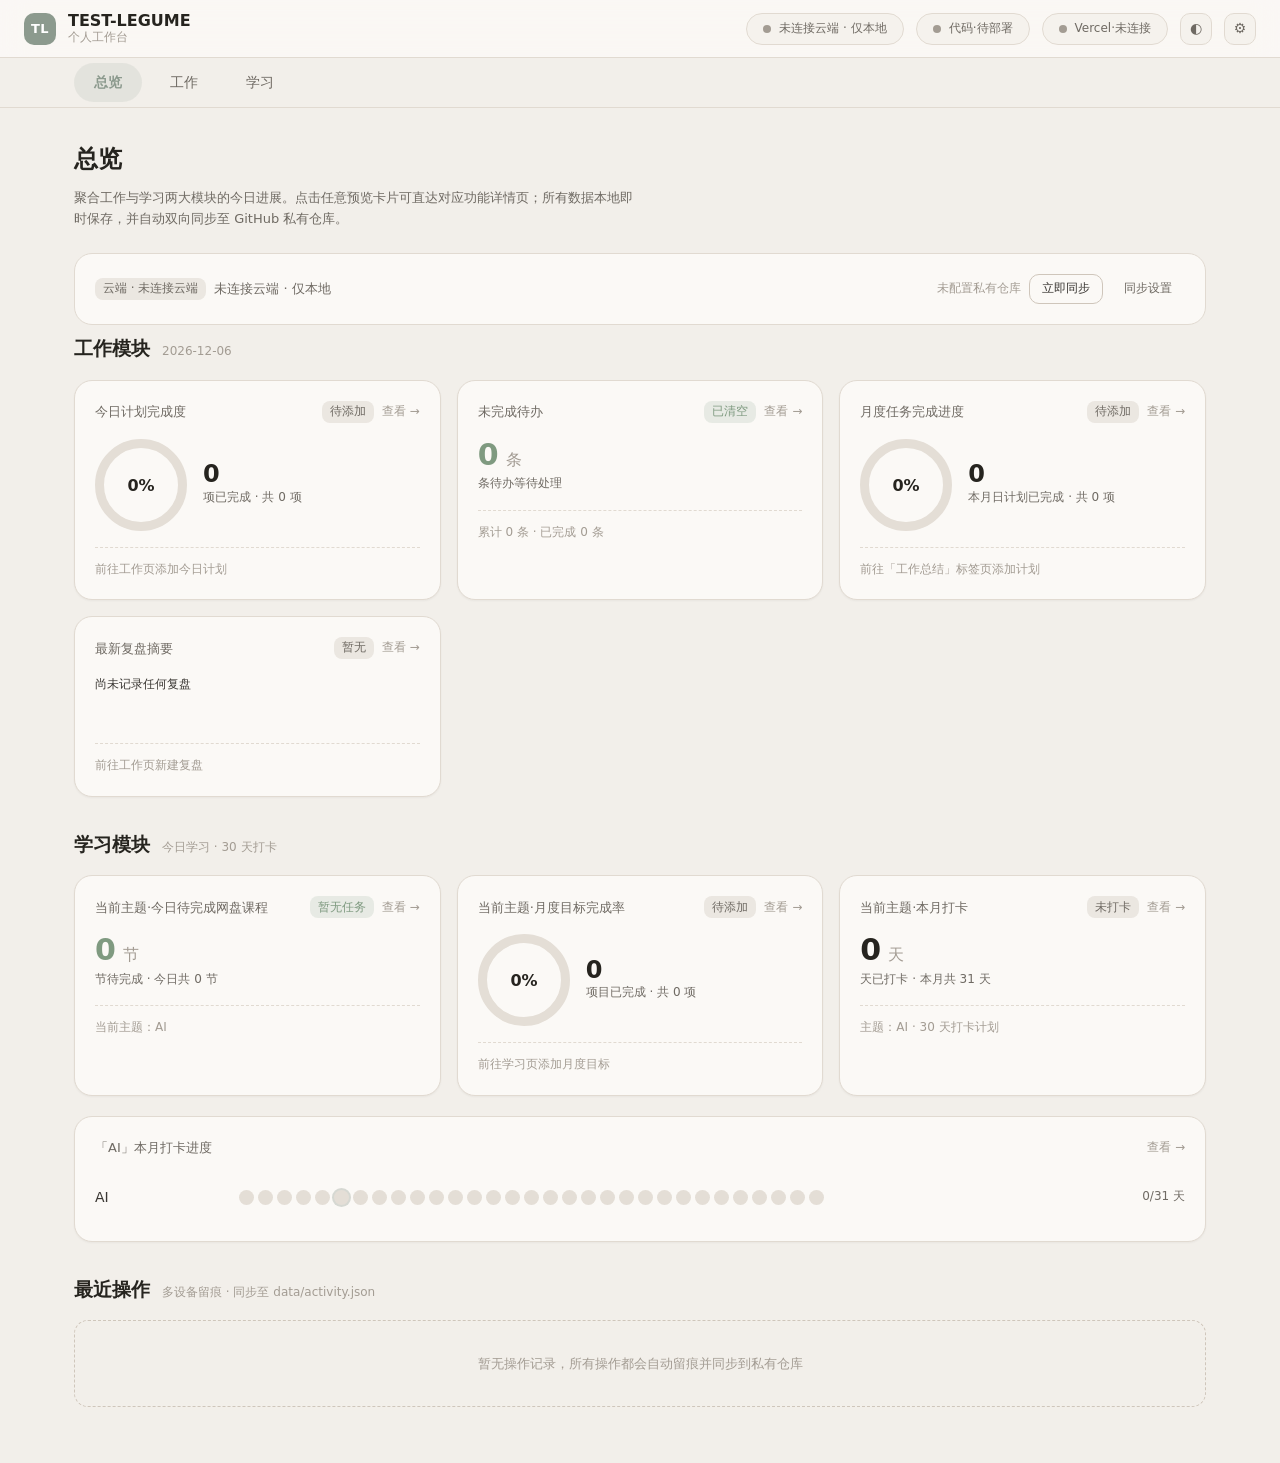
==== index.html @ 034dcb7f "feat: TEST-LEGUME 个人工作台 + 全面手机端适配 (PWA + Vercel) - 纯静态个人工作台：工作/学习双模块 + 30天打卡 + 月度日历看板 - 多端登录：GitHub " ====
<!DOCTYPE html>
<html lang="zh-CN" data-theme="light">
<head>
<meta charset="UTF-8">
<meta name="viewport" content="width=device-width, initial-scale=1, viewport-fit=cover, user-scalable=no">
<meta name="description" content="TEST-LEGUME 个人工作台 · 总览">
<meta name="theme-color" content="#8C9A8E">
<meta name="apple-mobile-web-app-capable" content="yes">
<meta name="apple-mobile-web-app-status-bar-style" content="black-translucent">
<meta name="apple-mobile-web-app-title" content="LEGUME">
<meta name="mobile-web-app-capable" content="yes">
<link rel="manifest" href="/manifest.json">
<link rel="apple-touch-icon" href="data:image/svg+xml,<svg xmlns='http://www.w3.org/2000/svg' viewBox='0 0 192 192'><rect width='192' height='192' rx='40' fill='%238C9A8E'/><text x='96' y='122' font-size='84' text-anchor='middle' fill='white' font-family='sans-serif' font-weight='bold'>TL</text></svg>">
<title>总览 · TEST-LEGUME 个人工作台</title>
<link rel="icon" href="data:image/svg+xml,<svg xmlns='http://www.w3.org/2000/svg' viewBox='0 0 32 32'><rect width='32' height='32' rx='8' fill='%238C9A8E'/><text x='16' y='22' font-size='15' text-anchor='middle' fill='white' font-family='sans-serif'>TL</text></svg>">
<link rel="stylesheet" href="./assets/css/tokens.css">
<link rel="stylesheet" href="./assets/css/app.css">
</head>
<body data-page="overview">

<main class="tl-main">
  <div class="tl-page-head">
    <h1 class="tl-page-title">总览</h1>
    <p class="tl-page-desc">聚合工作与学习两大模块的今日进展。点击任意预览卡片可直达对应功能详情页；所有数据本地即时保存，并自动双向同步至 GitHub 私有仓库。</p>
  </div>

  <!-- 云端同步状态（顶栏指示器之外的详情条） -->
  <section id="ov-sync"></section>

  <!-- 工作模块预览 -->
  <h2 class="tl-section-title">工作模块 <small id="ov-work-date"></small></h2>
  <section class="tl-grid tl-grid--3" id="ov-work"></section>

  <!-- 学习模块预览 -->
  <h2 class="tl-section-title">学习模块 <small>今日学习 · 30 天打卡</small></h2>
  <section class="tl-grid tl-grid--3" id="ov-study-metrics"></section>
  <section style="margin-top:20px" id="ov-study-topics"></section>

  <!-- 操作记录 -->
  <h2 class="tl-section-title">最近操作 <small>多设备留痕 · 同步至 data/activity.json</small></h2>
  <section id="ov-activity"></section>
</main>

<script src="./assets/js/store.js"></script>
<script src="./assets/js/github.js"></script>
<script src="./assets/js/media.js"></script>
<script src="./assets/js/sync.js"></script>
<script src="./assets/js/deploy.js"></script>
<script src="./assets/js/vercel.js"></script>
<script src="./assets/js/ui.js"></script>
<script src="./assets/js/pages/overview.js"></script>
<script src="./assets/js/app.js"></script>
</body>
</html>
---- assets/css/tokens.css ----
/* =====================================================================
   TEST-LEGUME · 全局设计令牌 (Design Tokens) —— 唯一色彩与尺寸真源
   ---------------------------------------------------------------------
   强制规范：
   1. 全站莫兰迪色系，任何页面、任何模块禁止硬编码色值，只允许引用本文件变量。
   2. 五级色彩层级（严格区分，不得混用）：
        L1 正文文字      --c-text-body      正文、标题、关键数字
        L2 辅助说明文字  --c-text-sub       说明、副标题、时间戳（--c-text-muted 为更弱一档）
        L3 主按钮        --c-primary-*      页面唯一主行动点
        L4 次按钮        --c-secondary-*    次级、可逆操作
        L5 提示色        --c-tip-*          成功 / 警告 / 危险 / 信息
   3. 所有卡片、输入框、表单、按钮、弹窗、模块容器一律使用 --r-* 圆角。
   4. 深色主题复用同名语义变量，组件层无需写任何深色分支。
   ===================================================================== */

:root {
  /* ================= 莫兰迪原色板（低饱和灰调基色，仅供语义层引用） ================= */
  --mor-sage:       #8C9A8E;   /* 鼠尾草绿 · 品牌主色 */
  --mor-sage-deep:  #74836F;   /* 主色加深 */
  --mor-sage-light: #A8B5A8;   /* 主色提亮 */
  --mor-clay:       #B9A29B;   /* 陶土粉 */
  --mor-lilac:      #A79AA5;   /* 藕荷紫 */
  --mor-mist:       #93A7B8;   /* 雾霾蓝 */
  --mor-sand:       #D0BB98;   /* 燕麦沙 */
  --mor-rose:       #C08B87;   /* 干枯玫瑰 */
  --mor-stone:      #A39C93;   /* 灰岩 */

  /* ===================== L1 · 正文文字 ===================== */
  --c-text-body:    #3A3733;   /* 正文（最高对比，承载主要信息） */
  --c-text-strong:  #26241F;   /* 标题强调 */
  --c-text-invert:  #FBF9F6;   /* 深底反白文字 */

  /* ===================== L2 · 辅助说明文字 ===================== */
  --c-text-sub:     #6F6A63;   /* 辅助说明、副标题 */
  --c-text-muted:   #A39C93;   /* 弱化：占位符、时间戳、禁用 */

  /* ===================== L3 · 主按钮 ===================== */
  --c-primary:       var(--mor-sage);
  --c-primary-hover: var(--mor-sage-deep);
  --c-primary-text:  #FFFFFF;
  --c-primary-soft:  rgba(140, 154, 142, .14);   /* 主色浅底：选中态 / 标签 */
  --c-primary-ring:  rgba(140, 154, 142, .34);   /* 焦点环 */

  /* ===================== L4 · 次按钮 ===================== */
  --c-secondary-bg:       transparent;
  --c-secondary-bg-hover: rgba(140, 154, 142, .10);
  --c-secondary-border:   #CFC6BB;
  --c-secondary-text:     var(--c-text-body);

  /* ===================== L5 · 提示色（状态语义） ===================== */
  --c-tip-success:      #7F9A80;
  --c-tip-success-soft: rgba(127, 154, 128, .16);
  --c-tip-warning:      #C79A5B;
  --c-tip-warning-soft: rgba(199, 154, 91, .18);
  --c-tip-danger:       #B87370;
  --c-tip-danger-soft:  rgba(184, 115, 112, .16);
  --c-tip-info:         var(--mor-mist);
  --c-tip-info-soft:    rgba(147, 167, 184, .18);

  /* ===================== 界面容器 ===================== */
  --c-bg:          #F2EFEA;    /* 页面底色 */
  --c-bg-soft:     #EBE7E1;    /* 次级底色 */
  --c-surface:     #FBF9F6;    /* 卡片 / 弹窗表面 */
  --c-surface-2:   #F5F2ED;    /* 卡片内嵌区块 */
  --c-border:      #E1DAD1;    /* 常规描边 */
  --c-border-strong: #CFC6BB;  /* 输入框 / 次按钮描边 */
  --c-overlay:     rgba(38, 36, 31, .42);
  --c-track:       #E4DED6;    /* 进度条 / 热力图空格底 */

  /* ===================== 圆角（全站统一，禁止裸写 px） ===================== */
  --r-xs:   8px;    /* 标签、色块 */
  --r-sm:  10px;    /* 小按钮、热力图格 */
  --r-md:  14px;    /* 输入框、按钮、列表项 */
  --r-lg:  18px;    /* 卡片、模块容器 */
  --r-xl:  24px;    /* 弹窗、大面板 */
  --r-pill: 999px;  /* 胶囊：状态角标、导航项 */

  /* ===================== 间距刻度（4 的倍数） ===================== */
  --sp-1:  4px;
  --sp-2:  8px;
  --sp-3: 12px;
  --sp-4: 16px;
  --sp-5: 20px;
  --sp-6: 24px;
  --sp-7: 32px;
  --sp-8: 40px;
  --sp-9: 56px;

  /* ===================== 字体与排版刻度 ===================== */
  --font-sans: "PingFang SC", "HarmonyOS Sans SC", "Microsoft YaHei",
               -apple-system, BlinkMacSystemFont, "Segoe UI", "Noto Sans SC",
               system-ui, sans-serif;
  --font-mono: "JetBrains Mono", "SFMono-Regular", Consolas, "Courier New", monospace;

  --fs-display: 30px;   /* 关键数字 */
  --fs-h1:      24px;
  --fs-h2:      19px;
  --fs-h3:      16px;
  --fs-body:    14px;   /* 正文基准 */
  --fs-sub:     13px;   /* 辅助说明 */
  --fs-cap:     12px;   /* 标注 */

  --lh-tight: 1.28;
  --lh-base:  1.62;

  --fw-regular: 400;
  --fw-medium:  500;
  --fw-bold:    600;

  /* ===================== 阴影 / 动效 ===================== */
  --sh-1: 0 1px 2px rgba(58, 55, 51, .05);
  --sh-2: 0 6px 18px rgba(58, 55, 51, .07);
  --sh-3: 0 18px 44px rgba(58, 55, 51, .13);
  --ease: cubic-bezier(.16, 1, .3, 1);
  --dur:  .28s;
  --dur-fast: .16s;

  /* ===================== 布局 ===================== */
  --page-max:  1180px;
  --topbar-h:  58px;
  --nav-h:     50px;
}

/* ===================== 深色主题：复用同名语义变量 ===================== */
html[data-theme="dark"] {
  --c-text-body:   #EAE5DE;
  --c-text-strong: #F7F3ED;
  --c-text-invert: #22201E;
  --c-text-sub:    #B2AAA0;
  --c-text-muted:  #857E75;

  --c-primary:       #9DB09F;
  --c-primary-hover: #B2C3B4;
  --c-primary-text:  #1F2420;
  --c-primary-soft:  rgba(157, 176, 159, .16);
  --c-primary-ring:  rgba(157, 176, 159, .38);

  --c-secondary-bg-hover: rgba(157, 176, 159, .12);
  --c-secondary-border:   #4A453F;

  --c-tip-success:      #93AE94;
  --c-tip-success-soft: rgba(147, 174, 148, .18);
  --c-tip-warning:      #D6AE74;
  --c-tip-warning-soft: rgba(214, 174, 116, .20);
  --c-tip-danger:       #CB8A87;
  --c-tip-danger-soft:  rgba(203, 138, 135, .18);
  --c-tip-info:         #A3B6C6;
  --c-tip-info-soft:    rgba(163, 182, 198, .20);

  --c-bg:            #201E1C;
  --c-bg-soft:       #262421;
  --c-surface:       #2A2825;
  --c-surface-2:     #322F2B;
  --c-border:        #3A3733;
  --c-border-strong: #4A453F;
  --c-overlay:       rgba(0, 0, 0, .58);
  --c-track:         #38352F;

  --sh-1: 0 1px 2px rgba(0, 0, 0, .30);
  --sh-2: 0 6px 18px rgba(0, 0, 0, .34);
  --sh-3: 0 18px 44px rgba(0, 0, 0, .48);
}
---- assets/css/app.css ----
/* =====================================================================
   TEST-LEGUME · 全局组件样式
   本文件只消费 tokens.css 的变量，不出现任何硬编码色值 / 圆角 / 间距。
   任何后续细分模块必须复用此处组件类，保证全站视觉与交互完全一致。
   ===================================================================== */

/* ============================== 基础重置 ============================== */
*, *::before, *::after { box-sizing: border-box; }

html { -webkit-text-size-adjust: 100%; }

body {
  margin: 0;
  padding: 0;
  background: var(--c-bg);
  color: var(--c-text-body);
  font-family: var(--font-sans);
  font-size: var(--fs-body);
  line-height: var(--lh-base);
  -webkit-font-smoothing: antialiased;
  transition: background var(--dur) var(--ease), color var(--dur) var(--ease);
}

h1, h2, h3, h4, p, figure { margin: 0; }
button, input, select, textarea { font: inherit; color: inherit; }
a { color: inherit; text-decoration: none; }
small { font-size: var(--fs-cap); }

:focus-visible {
  outline: 2px solid var(--c-primary);
  outline-offset: 2px;
  border-radius: var(--r-xs);
}

::-webkit-scrollbar { width: 10px; height: 10px; }
::-webkit-scrollbar-thumb { background: var(--c-border-strong); border-radius: var(--r-pill); border: 3px solid transparent; background-clip: content-box; }
::-webkit-scrollbar-track { background: transparent; }

@media (prefers-reduced-motion: reduce) {
  *, *::before, *::after { animation-duration: .01ms !important; transition-duration: .01ms !important; }
}

/* ============================== 顶栏（常驻） ============================== */
.tl-topbar {
  position: sticky;
  top: 0;
  z-index: 40;
  height: var(--topbar-h);
  display: flex;
  align-items: center;
  gap: var(--sp-3);
  padding: 0 var(--sp-6);
  background: color-mix(in srgb, var(--c-surface) 88%, transparent);
  backdrop-filter: saturate(180%) blur(14px);
  -webkit-backdrop-filter: saturate(180%) blur(14px);
  border-bottom: 1px solid var(--c-border);
}

.tl-brand { display: flex; align-items: center; gap: var(--sp-3); margin-right: auto; }

.tl-brand__mark {
  width: 32px; height: 32px;
  display: grid; place-items: center;
  border-radius: var(--r-sm);
  background: var(--c-primary);
  color: var(--c-primary-text);
  font-size: var(--fs-sub);
  font-weight: var(--fw-bold);
  letter-spacing: .5px;
}

.tl-brand__name { font-size: var(--fs-h3); font-weight: var(--fw-bold); color: var(--c-text-strong); line-height: 1.2; }
.tl-brand__sub  { font-size: var(--fs-cap); color: var(--c-text-muted); line-height: 1.3; }

/* ---------- 云端同步状态指示器（全页面常驻） ---------- */
.tl-sync {
  display: inline-flex;
  align-items: center;
  gap: var(--sp-2);
  height: 32px;
  padding: 0 var(--sp-4);
  border: 1px solid var(--c-border);
  border-radius: var(--r-pill);
  background: var(--c-surface-2);
  color: var(--c-text-sub);
  font-size: var(--fs-cap);
  cursor: pointer;
  white-space: nowrap;
  transition: border-color var(--dur) var(--ease), background var(--dur) var(--ease), transform var(--dur) var(--ease);
}
.tl-sync:hover { transform: translateY(-1px); border-color: var(--c-border-strong); }

.tl-sync__dot {
  width: 8px; height: 8px;
  border-radius: var(--r-pill);
  background: var(--c-text-muted);
  flex: none;
}

.tl-sync[data-state="synced"]  { color: var(--c-tip-success); background: var(--c-tip-success-soft); border-color: transparent; }
.tl-sync[data-state="synced"]  .tl-sync__dot { background: var(--c-tip-success); }
.tl-sync[data-state="syncing"] { color: var(--c-tip-info);    background: var(--c-tip-info-soft);    border-color: transparent; }
.tl-sync[data-state="syncing"] .tl-sync__dot { background: var(--c-tip-info); animation: tl-pulse 1s infinite var(--ease); }
.tl-sync[data-state="pending"] { color: var(--c-tip-warning); background: var(--c-tip-warning-soft); border-color: transparent; }
.tl-sync[data-state="pending"] .tl-sync__dot { background: var(--c-tip-warning); }
.tl-sync[data-state="error"]   { color: var(--c-tip-danger);  background: var(--c-tip-danger-soft);  border-color: transparent; }
.tl-sync[data-state="error"]   .tl-sync__dot { background: var(--c-tip-danger); }
.tl-sync[data-state="offline"] { color: var(--c-text-sub);    background: var(--c-bg-soft); }
.tl-sync[data-state="offline"] .tl-sync__dot { background: var(--c-text-muted); }

/* Vercel 部署状态色（复用同一视觉规范） */
.tl-sync[data-state="ready"]    { color: var(--c-tip-success); background: var(--c-tip-success-soft); border-color: transparent; }
.tl-sync[data-state="ready"]    .tl-sync__dot { background: var(--c-tip-success); }
.tl-sync[data-state="building"] { color: var(--c-tip-info);    background: var(--c-tip-info-soft);    border-color: transparent; }
.tl-sync[data-state="building"] .tl-sync__dot { background: var(--c-tip-info); animation: tl-pulse 1s infinite var(--ease); }
.tl-sync[data-state="checking"] { color: var(--c-tip-info);    background: var(--c-tip-info-soft);    border-color: transparent; }
.tl-sync[data-state="checking"] .tl-sync__dot { background: var(--c-tip-info); animation: tl-pulse 1s infinite var(--ease); }
.tl-sync[data-state="unlinked"] { color: var(--c-tip-warning); background: var(--c-tip-warning-soft); border-color: transparent; }
.tl-sync[data-state="unlinked"] .tl-sync__dot { background: var(--c-tip-warning); }
.tl-sync[data-state="synced"]   .tl-sync__dot,
.tl-sync[data-state="ready"]    .tl-sync__dot { box-shadow: 0 0 0 3px color-mix(in srgb, currentColor 22%, transparent); }

@keyframes tl-pulse { 0%,100% { opacity: 1; transform: scale(1); } 50% { opacity: .35; transform: scale(.7); } }

.tl-iconbtn {
  width: 32px; height: 32px;
  display: grid; place-items: center;
  border: 1px solid var(--c-border);
  border-radius: var(--r-sm);
  background: var(--c-surface-2);
  color: var(--c-text-sub);
  cursor: pointer;
  transition: transform var(--dur) var(--ease), border-color var(--dur) var(--ease), color var(--dur) var(--ease);
}
.tl-iconbtn:hover { transform: translateY(-1px); border-color: var(--c-border-strong); color: var(--c-text-body); }

/* ============================== 三大导航（常驻） ============================== */
.tl-nav {
  position: sticky;
  top: var(--topbar-h);
  z-index: 30;
  height: var(--nav-h);
  background: color-mix(in srgb, var(--c-bg) 90%, transparent);
  backdrop-filter: blur(10px);
  -webkit-backdrop-filter: blur(10px);
  border-bottom: 1px solid var(--c-border);
}

.tl-nav__inner {
  max-width: var(--page-max);
  height: 100%;
  margin: 0 auto;
  padding: 0 var(--sp-6);
  display: flex;
  align-items: center;
  gap: var(--sp-2);
}

.tl-nav__link {
  position: relative;
  padding: var(--sp-2) var(--sp-5);
  border-radius: var(--r-pill);
  color: var(--c-text-sub);
  font-size: var(--fs-body);
  font-weight: var(--fw-medium);
  transition: color var(--dur) var(--ease), background var(--dur) var(--ease);
}
.tl-nav__link:hover { color: var(--c-text-body); background: var(--c-secondary-bg-hover); }
.tl-nav__link.is-active { color: var(--c-primary); background: var(--c-primary-soft); font-weight: var(--fw-bold); }

/* ============================== 页面骨架 ============================== */
.tl-main {
  max-width: var(--page-max);
  margin: 0 auto;
  padding: var(--sp-7) var(--sp-6) var(--sp-9);
}

.tl-page-head { margin-bottom: var(--sp-6); }
.tl-page-title { font-size: var(--fs-h1); font-weight: var(--fw-bold); color: var(--c-text-strong); letter-spacing: -.2px; }
.tl-page-desc { margin-top: var(--sp-2); font-size: var(--fs-sub); color: var(--c-text-sub); max-width: 68ch; }

.tl-section-title {
  display: flex;
  align-items: baseline;
  gap: var(--sp-3);
  margin: var(--sp-7) 0 var(--sp-4);
  font-size: var(--fs-h2);
  font-weight: var(--fw-bold);
  color: var(--c-text-strong);
}
.tl-section-title:first-of-type { margin-top: var(--sp-2); }
.tl-section-title small { font-size: var(--fs-cap); font-weight: var(--fw-regular); color: var(--c-text-muted); }

.tl-grid { display: grid; gap: var(--sp-4); }
.tl-grid--2 { grid-template-columns: repeat(2, minmax(0, 1fr)); }
.tl-grid--3 { grid-template-columns: repeat(3, minmax(0, 1fr)); }
.tl-grid--4 { grid-template-columns: repeat(4, minmax(0, 1fr)); }

/* ============================== 卡片 / 模块容器 ============================== */
.tl-card {
  background: var(--c-surface);
  border: 1px solid var(--c-border);
  border-radius: var(--r-lg);
  padding: var(--sp-5);
  box-shadow: var(--sh-1);
  transition: transform var(--dur) var(--ease), box-shadow var(--dur) var(--ease), border-color var(--dur) var(--ease);
}

.tl-card--link { cursor: pointer; display: block; }
.tl-card--link:hover { transform: translateY(-3px); box-shadow: var(--sh-2); border-color: var(--c-border-strong); }
.tl-card--link:active { transform: translateY(-1px); }

.tl-card__head { display: flex; align-items: center; gap: var(--sp-2); margin-bottom: var(--sp-4); }
.tl-card__title { font-size: var(--fs-sub); font-weight: var(--fw-medium); color: var(--c-text-sub); margin-right: auto; }
.tl-card__go { font-size: var(--fs-cap); color: var(--c-text-muted); transition: transform var(--dur) var(--ease), color var(--dur) var(--ease); }
.tl-card--link:hover .tl-card__go { color: var(--c-primary); transform: translateX(3px); }

.tl-card__body { display: flex; align-items: center; gap: var(--sp-4); }
.tl-card__foot { margin-top: var(--sp-4); padding-top: var(--sp-3); border-top: 1px dashed var(--c-border); font-size: var(--fs-cap); color: var(--c-text-muted); }

.tl-panel {
  background: var(--c-surface);
  border: 1px solid var(--c-border);
  border-radius: var(--r-lg);
  padding: var(--sp-5);
}

.tl-subpanel {
  background: var(--c-surface-2);
  border: 1px solid var(--c-border);
  border-radius: var(--r-md);
  padding: var(--sp-4);
}

/* ---------- 关键指标 ---------- */
.tl-metric { display: flex; flex-direction: column; gap: var(--sp-1); }
.tl-metric__value {
  font-size: var(--fs-display);
  font-weight: var(--fw-bold);
  line-height: 1.05;
  color: var(--c-text-strong);
  font-variant-numeric: tabular-nums;
}
.tl-metric__value small { font-size: var(--fs-h3); font-weight: var(--fw-medium); color: var(--c-text-muted); margin-left: 2px; }
.tl-metric__label { font-size: var(--fs-cap); color: var(--c-text-sub); }
.tl-metric--success .tl-metric__value { color: var(--c-tip-success); }
.tl-metric--warning .tl-metric__value { color: var(--c-tip-warning); }
.tl-metric--danger  .tl-metric__value { color: var(--c-tip-danger); }
.tl-metric--info    .tl-metric__value { color: var(--c-tip-info); }

/* ---------- 进度环 ---------- */
.tl-ring { flex: none; display: block; }
.tl-ring__track { fill: none; stroke: var(--c-track); }
.tl-ring__bar {
  fill: none;
  stroke: var(--c-primary);
  stroke-linecap: round;
  transform: rotate(-90deg);
  transform-origin: 50% 50%;
  transition: stroke-dashoffset .9s var(--ease);
}
.tl-ring__label { font-size: var(--fs-h3); font-weight: var(--fw-bold); fill: var(--c-text-strong); }

/* ---------- 线性进度条 ---------- */
.tl-progress-row { display: flex; align-items: center; gap: var(--sp-3); font-size: var(--fs-cap); color: var(--c-text-sub); }
.tl-progress { flex: 1; height: 8px; border-radius: var(--r-pill); background: var(--c-track); overflow: hidden; }
.tl-progress__bar { display: block; height: 100%; width: 0; border-radius: var(--r-pill); background: var(--c-primary); transition: width .9s var(--ease); }

/* ---------- 30 天打卡热力图 ---------- */
.tl-heat { display: flex; flex-wrap: wrap; gap: 4px; }
.tl-heat__cell {
  width: 15px; height: 15px;
  border-radius: var(--r-sm);
  background: var(--c-track);
  transition: transform var(--dur-fast) var(--ease), background var(--dur) var(--ease);
}
.tl-heat__cell:hover { transform: scale(1.22); }
.tl-heat__cell.is-on { background: var(--c-primary); }
.tl-heat__cell.is-today { box-shadow: 0 0 0 2px var(--c-primary-ring); }

.tl-topic-row {
  display: flex;
  align-items: center;
  gap: var(--sp-4);
  padding: var(--sp-3) 0;
  border-bottom: 1px dashed var(--c-border);
}
.tl-topic-row:last-child { border-bottom: 0; }
.tl-topic-row__name { width: 128px; flex: none; font-weight: var(--fw-medium); color: var(--c-text-body); overflow: hidden; text-overflow: ellipsis; white-space: nowrap; }
.tl-topic-row__rate { margin-left: auto; font-size: var(--fs-cap); color: var(--c-text-sub); font-variant-numeric: tabular-nums; white-space: nowrap; }

/* ============================== 按钮（L3 主 / L4 次 / 幽灵 / 危险） ============================== */
.tl-btn {
  display: inline-flex;
  align-items: center;
  justify-content: center;
  gap: var(--sp-2);
  height: 38px;
  padding: 0 var(--sp-5);
  border: 1px solid transparent;
  border-radius: var(--r-md);
  font-size: var(--fs-body);
  font-weight: var(--fw-medium);
  cursor: pointer;
  white-space: nowrap;
  transition: transform var(--dur) var(--ease), background var(--dur) var(--ease),
              border-color var(--dur) var(--ease), color var(--dur) var(--ease), box-shadow var(--dur) var(--ease);
}
.tl-btn:hover { transform: translateY(-1px); }
.tl-btn:active { transform: translateY(0); }
.tl-btn[disabled] { opacity: .5; cursor: not-allowed; transform: none; }

.tl-btn--primary { background: var(--c-primary); color: var(--c-primary-text); box-shadow: var(--sh-1); }
.tl-btn--primary:hover { background: var(--c-primary-hover); box-shadow: var(--sh-2); }

.tl-btn--secondary { background: var(--c-secondary-bg); color: var(--c-secondary-text); border-color: var(--c-secondary-border); }
.tl-btn--secondary:hover { background: var(--c-secondary-bg-hover); border-color: var(--c-primary); color: var(--c-primary); }

.tl-btn--ghost { background: transparent; color: var(--c-text-sub); }
.tl-btn--ghost:hover { background: var(--c-secondary-bg-hover); color: var(--c-text-body); }

.tl-btn--danger { background: var(--c-tip-danger-soft); color: var(--c-tip-danger); border-color: transparent; }
.tl-btn--danger:hover { background: var(--c-tip-danger); color: var(--c-text-invert); }

.tl-btn--sm { height: 30px; padding: 0 var(--sp-3); font-size: var(--fs-cap); border-radius: var(--r-sm); }
.tl-btn--block { width: 100%; }

/* ============================== 表单 / 输入框 ============================== */
.tl-field { display: block; margin-bottom: var(--sp-4); }
.tl-field__label { display: block; margin-bottom: var(--sp-2); font-size: var(--fs-sub); font-weight: var(--fw-medium); color: var(--c-text-body); }
.tl-field__tip { margin-top: var(--sp-2); font-size: var(--fs-cap); color: var(--c-text-muted); }

.tl-input, .tl-select, .tl-textarea {
  width: 100%;
  min-height: 38px;
  padding: var(--sp-2) var(--sp-3);
  background: var(--c-surface);
  border: 1px solid var(--c-border-strong);
  border-radius: var(--r-md);
  color: var(--c-text-body);
  font-size: var(--fs-body);
  transition: border-color var(--dur) var(--ease), box-shadow var(--dur) var(--ease), background var(--dur) var(--ease);
}
.tl-input::placeholder, .tl-textarea::placeholder { color: var(--c-text-muted); }
.tl-input:focus, .tl-select:focus, .tl-textarea:focus {
  outline: none;
  border-color: var(--c-primary);
  box-shadow: 0 0 0 3px var(--c-primary-ring);
}
.tl-textarea { min-height: 96px; resize: vertical; line-height: var(--lh-base); }
.tl-select { appearance: none; padding-right: var(--sp-6); cursor: pointer;
  background-image: linear-gradient(45deg, transparent 50%, var(--c-text-muted) 50%), linear-gradient(135deg, var(--c-text-muted) 50%, transparent 50%);
  background-position: calc(100% - 16px) 16px, calc(100% - 11px) 16px;
  background-size: 5px 5px, 5px 5px;
  background-repeat: no-repeat;
}

.tl-inline-form { display: flex; flex-wrap: wrap; gap: var(--sp-2); align-items: center; }
.tl-inline-form .tl-input, .tl-inline-form .tl-select { width: auto; flex: 1; min-width: 160px; }

/* ============================== 统一任务项（全站唯一勾选交互） ============================== */
.tl-task {
  display: flex;
  align-items: center;
  gap: var(--sp-3);
  padding: var(--sp-3) var(--sp-4);
  background: var(--c-surface);
  border: 1px solid var(--c-border);
  border-radius: var(--r-md);
  margin-bottom: var(--sp-2);
  transition: border-color var(--dur) var(--ease), background var(--dur) var(--ease), opacity var(--dur) var(--ease);
}
.tl-task:hover { border-color: var(--c-border-strong); }
.tl-task:last-child { margin-bottom: 0; }

.tl-check {
  width: 19px; height: 19px;
  flex: none;
  position: relative;
  border: 1.5px solid var(--c-border-strong);
  border-radius: var(--r-xs);
  background: transparent;
  cursor: pointer;
  transition: background var(--dur) var(--ease), border-color var(--dur) var(--ease), transform var(--dur-fast) var(--ease);
}
.tl-check:hover { border-color: var(--c-primary); transform: scale(1.08); }
.tl-check::after {
  content: '';
  position: absolute;
  left: 5px; top: 1px;
  width: 5px; height: 10px;
  border: solid var(--c-primary-text);
  border-width: 0 2px 2px 0;
  transform: rotate(45deg) scale(0);
  transition: transform var(--dur) var(--ease);
}

.tl-task__body { flex: 1; min-width: 0; display: flex; flex-direction: column; }
.tl-task__text { color: var(--c-text-body); word-break: break-word; cursor: pointer; }
.tl-task__note { font-size: var(--fs-cap); color: var(--c-text-muted); margin-top: 2px; word-break: break-word; }
.tl-task__meta { font-size: var(--fs-cap); color: var(--c-text-muted); white-space: nowrap; }

.tl-task__del {
  width: 24px; height: 24px;
  flex: none;
  display: grid; place-items: center;
  border: 0;
  border-radius: var(--r-xs);
  background: transparent;
  color: var(--c-text-muted);
  font-size: var(--fs-h3);
  line-height: 1;
  cursor: pointer;
  opacity: 0;
  transition: opacity var(--dur) var(--ease), background var(--dur) var(--ease), color var(--dur) var(--ease);
}
.tl-task:hover .tl-task__del { opacity: 1; }
.tl-task__del:hover { background: var(--c-tip-danger-soft); color: var(--c-tip-danger); }

/* 编辑按钮：与删除按钮同款胶囊，悬停显形，主色高亮（全站统一） */
.tl-task__edit {
  width: 24px; height: 24px; flex: none;
  display: grid; place-items: center;
  border: 0;
  border-radius: var(--r-xs);
  background: transparent;
  color: var(--c-text-muted);
  font-size: 15px; line-height: 1;
  cursor: pointer;
  opacity: 0;
  transition: opacity var(--dur) var(--ease), background var(--dur) var(--ease), color var(--dur) var(--ease);
}
.tl-task:hover .tl-task__edit { opacity: 1; }
.tl-task__edit:hover { background: var(--c-primary-soft); color: var(--c-primary); }

/* 勾选完成态：主色填充 + 灰化 + 删除线（全站统一） */
.tl-task.is-done { background: var(--c-surface-2); }
.tl-task.is-done .tl-check { background: var(--c-primary); border-color: var(--c-primary); }
.tl-task.is-done .tl-check::after { transform: rotate(45deg) scale(1); }
.tl-task.is-done .tl-task__text { color: var(--c-text-muted); text-decoration: line-through; text-decoration-thickness: 1px; }

/* ============================== 标签 / 空态 / 键值行 ============================== */
.tl-tag {
  display: inline-flex; align-items: center;
  height: 22px; padding: 0 var(--sp-2);
  border-radius: var(--r-xs);
  background: var(--c-primary-soft);
  color: var(--c-primary);
  font-size: var(--fs-cap);
  font-weight: var(--fw-medium);
  white-space: nowrap;
}
.tl-tag--sub     { background: var(--c-bg-soft);          color: var(--c-text-sub); }
.tl-tag--success { background: var(--c-tip-success-soft); color: var(--c-tip-success); }
.tl-tag--warning { background: var(--c-tip-warning-soft); color: var(--c-tip-warning); }
.tl-tag--danger  { background: var(--c-tip-danger-soft);  color: var(--c-tip-danger); }
.tl-tag--info    { background: var(--c-tip-info-soft);    color: var(--c-tip-info); }

.tl-empty {
  padding: var(--sp-7) var(--sp-4);
  border: 1px dashed var(--c-border-strong);
  border-radius: var(--r-md);
  text-align: center;
  color: var(--c-text-muted);
  font-size: var(--fs-sub);
}

.tl-kv { display: flex; align-items: center; justify-content: space-between; gap: var(--sp-4); padding: var(--sp-2) 0; font-size: var(--fs-sub); }
.tl-kv > span { color: var(--c-text-sub); }
.tl-kv > b { color: var(--c-text-body); font-weight: var(--fw-medium); word-break: break-all; text-align: right; }

.tl-sub  { color: var(--c-text-sub); font-size: var(--fs-sub); }
.tl-muted { color: var(--c-text-muted); font-size: var(--fs-cap); }

.tl-note {
  margin-top: var(--sp-3);
  padding: var(--sp-3) var(--sp-4);
  border-radius: var(--r-md);
  background: var(--c-tip-info-soft);
  color: var(--c-text-sub);
  font-size: var(--fs-cap);
  line-height: var(--lh-base);
}

/* ============================== 标签页 ============================== */
.tl-tabs {
  display: flex;
  gap: var(--sp-1);
  padding: var(--sp-1);
  margin-bottom: var(--sp-5);
  background: var(--c-bg-soft);
  border: 1px solid var(--c-border);
  border-radius: var(--r-md);
  width: fit-content;
  max-width: 100%;
  overflow-x: auto;
}
.tl-tab {
  padding: var(--sp-2) var(--sp-5);
  border: 0;
  border-radius: var(--r-sm);
  background: transparent;
  color: var(--c-text-sub);
  font-size: var(--fs-sub);
  font-weight: var(--fw-medium);
  cursor: pointer;
  white-space: nowrap;
  transition: background var(--dur) var(--ease), color var(--dur) var(--ease);
}
.tl-tab:hover { color: var(--c-text-body); }
.tl-tab.is-active { background: var(--c-surface); color: var(--c-primary); box-shadow: var(--sh-1); }

/* 工作页顶层标签：激活态采用「下划线高亮」，与全站分段标签（药丸态）区分 */
#wk-tabs {
  width: 100%;
  max-width: 100%;
  background: transparent;
  border: 0;
  border-bottom: 1px solid var(--c-border);
  border-radius: 0;
  padding: 0 var(--sp-1);
  gap: var(--sp-5);
  margin-bottom: var(--sp-5);
  overflow-x: auto;
}
#wk-tabs .tl-tab {
  border-radius: 0;
  padding: var(--sp-3) var(--sp-1);
  color: var(--c-text-sub);
  position: relative;
  background: transparent;
}
#wk-tabs .tl-tab:hover { color: var(--c-text-body); background: transparent; }
#wk-tabs .tl-tab.is-active {
  background: transparent;
  color: var(--c-primary);
  box-shadow: none;
  font-weight: var(--fw-bold);
}
#wk-tabs .tl-tab.is-active::after {
  content: '';
  position: absolute;
  left: 0; right: 0; bottom: -1px;
  height: 2px;
  background: var(--c-primary);
  border-radius: 2px;
}

/* ============================== 弹窗 ============================== */
.tl-modal { position: fixed; inset: 0; z-index: 80; display: grid; place-items: center; padding: var(--sp-5); }
.tl-modal__mask { position: absolute; inset: 0; background: var(--c-overlay); animation: tl-fade var(--dur) var(--ease); }

.tl-modal__panel {
  position: relative;
  width: min(520px, 100%);
  max-height: 86vh;
  display: flex;
  flex-direction: column;
  background: var(--c-surface);
  border: 1px solid var(--c-border);
  border-radius: var(--r-xl);
  box-shadow: var(--sh-3);
  animation: tl-rise var(--dur) var(--ease);
  overflow: hidden;
}
.tl-modal__panel--wide { width: min(680px, 100%); }

.tl-modal__head { display: flex; align-items: center; gap: var(--sp-3); padding: var(--sp-5) var(--sp-6); border-bottom: 1px solid var(--c-border); }
.tl-modal__title { flex: 1; font-size: var(--fs-h2); font-weight: var(--fw-bold); color: var(--c-text-strong); }
.tl-modal__close { font-size: var(--fs-h2); line-height: 1; }
.tl-modal__body { padding: var(--sp-5) var(--sp-6); overflow-y: auto; }
.tl-modal__foot { display: flex; justify-content: flex-end; gap: var(--sp-2); padding: var(--sp-4) var(--sp-6); border-top: 1px solid var(--c-border); background: var(--c-surface-2); }

@keyframes tl-fade { from { opacity: 0; } to { opacity: 1; } }
@keyframes tl-rise { from { opacity: 0; transform: translateY(14px) scale(.985); } to { opacity: 1; transform: none; } }

.tl-setting-group { margin-bottom: var(--sp-6); }
.tl-setting-group:last-child { margin-bottom: 0; }
.tl-setting-group__title {
  margin-bottom: var(--sp-4);
  padding-bottom: var(--sp-2);
  border-bottom: 1px solid var(--c-border);
  font-size: var(--fs-h3);
  font-weight: var(--fw-bold);
  color: var(--c-text-strong);
}

/* ============================== 历史版本条目 ============================== */
.tl-history-item {
  display: flex;
  align-items: center;
  gap: var(--sp-4);
  padding: var(--sp-3) var(--sp-4);
  margin-bottom: var(--sp-2);
  background: var(--c-surface-2);
  border: 1px solid var(--c-border);
  border-radius: var(--r-md);
}
.tl-history-item__main { flex: 1; min-width: 0; }
.tl-history-item__msg { font-size: var(--fs-sub); color: var(--c-text-body); overflow: hidden; text-overflow: ellipsis; white-space: nowrap; }
.tl-history-item__sha { margin-top: 2px; font-family: var(--font-mono); font-size: var(--fs-cap); color: var(--c-text-muted); }

/* ============================== Toast ============================== */
.tl-toasts { position: fixed; right: var(--sp-5); bottom: var(--sp-5); z-index: 90; display: flex; flex-direction: column; gap: var(--sp-2); pointer-events: none; }
.tl-toast {
  display: flex; align-items: center; gap: var(--sp-2);
  padding: var(--sp-3) var(--sp-4);
  background: var(--c-surface);
  border: 1px solid var(--c-border);
  border-radius: var(--r-md);
  box-shadow: var(--sh-2);
  font-size: var(--fs-sub);
  color: var(--c-text-body);
  animation: tl-slide var(--dur) var(--ease);
  max-width: 340px;
}
.tl-toast__dot { width: 7px; height: 7px; border-radius: var(--r-pill); background: var(--c-tip-info); flex: none; }
.tl-toast--success .tl-toast__dot { background: var(--c-tip-success); }
.tl-toast--warn    .tl-toast__dot { background: var(--c-tip-warning); }
.tl-toast--error   .tl-toast__dot { background: var(--c-tip-danger); }
@keyframes tl-slide { from { opacity: 0; transform: translateX(18px); } to { opacity: 1; transform: none; } }

/* ============================== 操作记录 ============================== */
.tl-activity { display: flex; flex-direction: column; }
.tl-activity__item { display: flex; align-items: center; gap: var(--sp-3); padding: var(--sp-2) 0; border-bottom: 1px dashed var(--c-border); font-size: var(--fs-sub); }
.tl-activity__item:last-child { border-bottom: 0; }
.tl-activity__time { font-family: var(--font-mono); font-size: var(--fs-cap); color: var(--c-text-muted); flex: none; }
.tl-activity__text { flex: 1; color: var(--c-text-body); overflow: hidden; text-overflow: ellipsis; white-space: nowrap; }

/* ============================== 扩展位提示（后续细分模块挂载点） ============================== */
.tl-slot {
  padding: var(--sp-5);
  border: 1px dashed var(--c-border-strong);
  border-radius: var(--r-lg);
  background: var(--c-surface-2);
  color: var(--c-text-sub);
  font-size: var(--fs-sub);
}
.tl-slot__title { font-weight: var(--fw-bold); color: var(--c-text-body); margin-bottom: var(--sp-2); }

/* ============================== 响应式 ============================== */
@media (max-width: 900px) {
  .tl-grid--3, .tl-grid--4 { grid-template-columns: repeat(2, minmax(0, 1fr)); }
  .sd-plan-grid { grid-template-columns: repeat(4, minmax(0, 1fr)); }
  .sd-plan-grid > .sd-board:nth-child(-n+3) { grid-column: span 2; }
  .sd-plan-grid > .sd-board:nth-child(4),
  .sd-plan-grid > .sd-board:nth-child(5) { grid-column: span 4; }
}

@media (max-width: 640px) {
  .tl-topbar { padding: 0 var(--sp-4); gap: var(--sp-2); }
  .tl-brand__sub { display: none; }
  .tl-sync__text { max-width: 96px; overflow: hidden; text-overflow: ellipsis; }
  .tl-nav__inner { padding: 0 var(--sp-4); }
  .tl-nav__link { padding: var(--sp-2) var(--sp-4); }
  .tl-main { padding: var(--sp-5) var(--sp-4) var(--sp-8); }
  .tl-grid--2, .tl-grid--3, .tl-grid--4 { grid-template-columns: minmax(0, 1fr); }
  .sd-plan-grid { grid-template-columns: minmax(0, 1fr); }
  .sd-plan-grid > .sd-board { grid-column: span 1 !important; }
  .tl-topic-row { flex-wrap: wrap; gap: var(--sp-2); }
  .tl-topic-row__name { width: auto; }
  .tl-modal { padding: var(--sp-3); }
  .tl-toasts { left: var(--sp-4); right: var(--sp-4); }
  .tl-toast { max-width: none; }
}

/* ============================== 部署 / 登录辅助组件 ============================== */
.tl-setting-group__subtitle {
  margin: var(--sp-5) 0 var(--sp-2);
  font-size: var(--fs-cap);
  font-weight: 600;
  letter-spacing: .04em;
  color: var(--c-text-strong);
}
.tl-setting-group__subtitle::before {
  content: '';
  display: inline-block;
  width: 6px; height: 6px;
  margin-right: var(--sp-2);
  border-radius: var(--r-pill);
  background: var(--c-primary);
  vertical-align: middle;
}

/* GitHub 设备码登录框 */
.tl-login-code {
  display: flex;
  flex-direction: column;
  gap: var(--sp-3);
  padding: var(--sp-5);
  margin: var(--sp-4) 0;
  border: 1px dashed var(--c-border-strong);
  border-radius: var(--r-lg);
  background: var(--c-bg-soft);
}
.tl-login-code__link {
  font-size: var(--fs-cap);
  color: var(--c-primary);
  word-break: break-all;
}
.tl-login-code__value {
  align-self: flex-start;
  font-family: var(--font-mono);
  font-size: var(--fs-lg);
  font-weight: 700;
  letter-spacing: .18em;
  padding: var(--sp-3) var(--sp-6);
  border-radius: var(--r-md);
  background: var(--c-surface-2);
  border: 1px solid var(--c-border);
  color: var(--c-text-strong);
}

/* 部署 / Vercel 状态子面板 */
.tl-subpanel {
  padding: var(--sp-3) var(--sp-4);
  border: 1px solid var(--c-border);
  border-radius: var(--r-md);
  background: var(--c-bg-soft);
  font-size: var(--fs-cap);
  color: var(--c-text-sub);
}

/* ============================== 复盘总结模块 ============================== */
.tl-review-bar {
  display: flex;
  align-items: center;
  justify-content: space-between;
  gap: var(--sp-3);
  flex-wrap: wrap;
  margin-bottom: var(--sp-5);
}
.tl-review-bar__hint { font-size: var(--fs-cap); color: var(--c-text-sub); }

/* 复盘总结 · 头部（标题 + 类型筛选 + 新建，与示意图一致） */
.tl-review-head {
  display: flex; align-items: center; gap: var(--sp-3); flex-wrap: wrap;
  margin-bottom: var(--sp-5);
}
.tl-review-title { margin: 0; font-size: var(--fs-h3); font-weight: var(--fw-bold); color: var(--c-text-strong); line-height: 1.2; }
.tl-review-filter { flex: 1 1 auto; display: flex; justify-content: center; min-width: 0; }
.tl-review-head .tl-btn--primary { flex: 0 0 auto; }
@media (max-width: 640px) {
  .tl-review-head { gap: var(--sp-2); }
  .tl-review-title { flex: 1 1 auto; }
  .tl-review-filter { flex-basis: 100%; order: 3; justify-content: flex-start; }
}

/* 复盘总结 · 空态大卡片（与截图一致：大圆角虚线占位） */
.tl-review-empty {
  padding: var(--sp-9) var(--sp-4);
  border: 1px dashed var(--c-border-strong);
  border-radius: var(--r-xl);
  background: var(--c-surface);
  text-align: center;
  color: var(--c-text-muted);
  font-size: var(--fs-sub);
}

/* 新建复盘 · 类型选择弹窗 */
.tl-type-chooser { display: grid; grid-template-columns: repeat(3, 1fr); gap: var(--sp-3); }
@media (max-width: 560px) { .tl-type-chooser { grid-template-columns: 1fr; } }
.tl-type-card {
  display: flex;
  flex-direction: column;
  gap: var(--sp-2);
  text-align: left;
  padding: var(--sp-4);
  border: 1px solid var(--c-border);
  border-radius: var(--r-lg);
  background: var(--c-surface);
  cursor: pointer;
  transition: border-color .2s var(--ease), transform .2s var(--ease), box-shadow .2s var(--ease);
}
.tl-type-card:hover { border-color: var(--c-primary); transform: translateY(-2px); box-shadow: var(--shadow-2); }
.tl-type-card__title { font-weight: var(--fw-bold); font-size: var(--fs-body); color: var(--c-text-strong); }
.tl-type-card__hint { font-size: var(--fs-cap); color: var(--c-text-sub); }

.tl-review-card {
  padding: var(--sp-4) var(--sp-5);
  border: 1px solid var(--c-border);
  border-radius: var(--r-lg);
  background: var(--c-surface);
  transition: transform .2s var(--ease), box-shadow .2s var(--ease);
  display: flex; flex-direction: column;
}
.tl-review-card:hover { transform: translateY(-2px); box-shadow: var(--shadow-2); }
.tl-review-card__head { display: flex; align-items: center; gap: var(--sp-2); flex-wrap: wrap; }
.tl-review-card__title { font-weight: 600; color: var(--c-text-strong); }
.tl-review-card__head .tl-muted { margin-left: auto; font-size: var(--fs-cap); }
.tl-review-card__summary {
  margin: var(--sp-2) 0 var(--sp-3);
  color: var(--c-text-body);
  font-size: var(--fs-cap);
  display: -webkit-box; -webkit-line-clamp: 2; -webkit-box-orient: vertical; overflow: hidden;
}
.tl-review-card__actions { display: flex; gap: var(--sp-2); }

.tl-review-form { display: flex; flex-direction: column; gap: var(--sp-5); }
.tl-rv-block {
  padding: var(--sp-4);
  border: 1px solid var(--c-border);
  border-radius: var(--r-lg);
  background: var(--c-bg-soft);
  display: flex; flex-direction: column; gap: var(--sp-3);
}
.tl-rv-block__title {
  font-size: var(--fs-cap);
  font-weight: 600; letter-spacing: .04em;
  color: var(--c-text-strong);
  padding-bottom: var(--sp-2);
  border-bottom: 1px dashed var(--c-border);
}

/* 类型分段选择器 */
.tl-seg { display: inline-flex; gap: var(--sp-2); flex-wrap: wrap; }
.tl-seg__btn {
  padding: var(--sp-2) var(--sp-4);
  border: 1px solid var(--c-border-strong);
  border-radius: var(--r-pill);
  background: var(--c-surface);
  color: var(--c-text-sub);
  font-size: var(--fs-cap); cursor: pointer;
  transition: all .2s var(--ease);
}
.tl-seg__btn.is-active { background: var(--c-primary); border-color: var(--c-primary); color: var(--c-text-invert); }

/* 分库存 SKU 表 */
.tl-sku-rows { display: flex; flex-direction: column; gap: var(--sp-2); }
.tl-sku-row { display: grid; grid-template-columns: 2fr 1fr 1fr auto; gap: var(--sp-2); align-items: center; }
.tl-input--sm { padding: var(--sp-2) var(--sp-3); font-size: var(--fs-cap); }

/* 图片上传 + AI 结论 */
.tl-img-upload { display: flex; flex-direction: column; gap: var(--sp-3); }
.tl-img-item { display: flex; gap: var(--sp-3); padding: var(--sp-3); border: 1px solid var(--c-border); border-radius: var(--r-md); background: var(--c-surface); }
.tl-img-thumb { width: 72px; height: 72px; object-fit: cover; border-radius: var(--r-sm); border: 1px solid var(--c-border); flex: 0 0 auto; }
.tl-img-thumb--empty { display: flex; align-items: center; justify-content: center; color: var(--c-text-muted); font-size: var(--fs-cap); background: var(--c-bg-soft); }
.tl-img-item__body { flex: 1; min-width: 0; }
.tl-img-item__name { font-size: var(--fs-cap); color: var(--c-text-strong); word-break: break-all; }
.tl-img-item__head { display: flex; align-items: center; justify-content: space-between; gap: var(--sp-2); margin-bottom: var(--sp-2); }
.tl-img-full { width: 100%; max-height: 340px; object-fit: contain; border-radius: var(--r-md); border: 1px solid var(--c-border); background: var(--c-bg-soft); flex: 0 0 auto; align-self: flex-start; }
.tl-img-badge { flex: 0 0 auto; font-size: var(--fs-cap); line-height: 1; padding: 4px 10px; border-radius: 999px; color: var(--c-primary); background: color-mix(in srgb, var(--c-primary) 14%, var(--c-surface)); border: 1px solid color-mix(in srgb, var(--c-primary) 30%, transparent); }
.tl-ai-conclusion { margin-top: var(--sp-2); padding: var(--sp-3); border-radius: var(--r-md); background: var(--c-surface-2); border: 1px solid var(--c-border); }
.tl-ai-conclusion__head { font-size: var(--fs-cap); font-weight: 600; color: var(--c-primary); margin-bottom: var(--sp-1); }
.tl-ai-conclusion pre { white-space: pre-wrap; word-break: break-word; font-family: var(--font-sans); font-size: var(--fs-cap); color: var(--c-text-body); margin: 0; line-height: 1.6; }

/* 上传接口提示 / 预览 / 异常（莫兰迪 · 全圆角） */
.tl-upload-hint { font-size: var(--fs-cap); color: var(--c-text-muted); margin-left: var(--sp-2); align-self: center; }
.tl-img-preview-wrap { display: flex; justify-content: center; padding: var(--sp-2); }
.tl-img-preview { max-width: 100%; max-height: 70vh; object-fit: contain; border-radius: var(--r-md); border: 1px solid var(--c-border); background: var(--c-bg-soft); }
.tl-upload-error { display: flex; flex-direction: column; gap: var(--sp-2); margin-bottom: var(--sp-3); }
.tl-upload-error__row { font-size: var(--fs-body); color: var(--c-danger, #b3261e); padding: var(--sp-2) var(--sp-3); border-radius: var(--r-sm); background: color-mix(in srgb, #b3261e 8%, var(--c-surface)); }
.tl-upload-error__note { font-size: var(--fs-cap); color: var(--c-text-muted); margin: 0; }

/* 自动运算只读值 */
.tl-auto-value {
  padding: var(--sp-3) var(--sp-4);
  border-radius: var(--r-md);
  background: var(--c-surface-2);
  border: 1px solid var(--c-border);
  color: var(--c-text-strong);
  font-size: var(--fs-cap);
  font-family: var(--font-mono);
}

/* AI 综合分析弹窗 */
.tl-rep-section { margin-bottom: var(--sp-4); }
.tl-rep-section__title { font-weight: 600; margin-bottom: var(--sp-2); font-size: var(--fs-body); }
.tl-rep-section__title--success { color: var(--c-tip-success); }
.tl-rep-section__title--warning { color: var(--c-tip-warning); }
.tl-rep-section__title--danger { color: var(--c-tip-danger); }
.tl-rep-section__title--info { color: var(--c-tip-info); }
.tl-rep-list { margin: 0; padding-left: var(--sp-5); color: var(--c-text-body); }
.tl-rep-list li { margin-bottom: var(--sp-1); line-height: 1.6; }

/* 飞书文档全文 */
.tl-fs-doc {
  white-space: pre-wrap; word-break: break-word;
  font-family: var(--font-mono); font-size: var(--fs-cap);
  max-height: 60vh; overflow: auto;
  padding: var(--sp-4); border-radius: var(--r-md);
  background: var(--c-bg-soft); border: 1px solid var(--c-border); color: var(--c-text-body); line-height: 1.7;
}

/* AI 自动生成表格（复盘图片识图结果） */
.tl-img-concl { margin-top: var(--sp-2); display: flex; flex-direction: column; gap: var(--sp-2); }
.tl-ai-conclusion__text { white-space: pre-wrap; word-break: break-word; font-family: var(--font-sans); font-size: var(--fs-cap); color: var(--c-text-body); margin: 0; line-height: 1.6; }
.tl-ai-table-wrap {
  border: 1px solid var(--c-border); border-radius: var(--r-md);
  background: var(--c-surface-2); overflow: hidden;
}
.tl-ai-table__head {
  font-size: var(--fs-cap); font-weight: 600; color: var(--c-primary);
  padding: var(--sp-2) var(--sp-3); border-bottom: 1px solid var(--c-border);
  background: var(--c-bg-soft);
}
.tl-ai-table { width: 100%; border-collapse: collapse; font-size: var(--fs-cap); }
.tl-ai-table th, .tl-ai-table td {
  padding: var(--sp-2) var(--sp-3); text-align: left; border-bottom: 1px solid var(--c-border);
  color: var(--c-text-body); white-space: nowrap;
}
.tl-ai-table thead th { color: var(--c-text-strong); font-weight: 600; background: rgba(140,154,142,.08); }
.tl-ai-table tbody tr:last-child td { border-bottom: none; }
.tl-ai-table tbody tr:nth-child(even) { background: rgba(140,154,142,.05); }
.tl-ai-table tbody tr:hover { background: rgba(140,154,142,.12); transition: background .2s var(--ease); }

/* ============================== 月度任务总结页 ============================== */
.tl-month-filter {
  display: flex; align-items: center; justify-content: space-between;
  gap: var(--sp-3); flex-wrap: wrap;
  padding: var(--sp-3) var(--sp-4);
  border: 1px solid var(--c-border); border-radius: var(--r-lg);
  background: var(--c-surface); margin-bottom: var(--sp-5);
}
.tl-month-filter__title { font-weight: 600; color: var(--c-text-strong); font-size: var(--fs-body); }
.tl-month-filter__controls { display: flex; align-items: center; gap: var(--sp-2); flex-wrap: wrap; }

/* 30 天日历看板 */
.tl-cal {
  display: grid; grid-template-columns: repeat(6, 1fr); gap: var(--sp-3);
}
.tl-cal__day {
  position: relative; overflow: hidden;
  display: flex; flex-direction: column; align-items: center; justify-content: center;
  gap: 2px;
  aspect-ratio: 1 / 1;
  border: 1px solid var(--c-border); border-radius: var(--r-md);
  background: var(--c-bg-soft);
  cursor: pointer; color: var(--c-text-body);
  transition: transform .18s var(--ease), box-shadow .18s var(--ease), border-color .18s var(--ease);
}
.tl-cal__day:hover { transform: translateY(-3px); box-shadow: var(--shadow-2); border-color: var(--c-primary); }
.tl-cal__day__num { font-size: var(--fs-h3); font-weight: 700; line-height: 1; }
.tl-cal__day__rate { font-size: var(--fs-cap); color: var(--c-text-sub); }
.tl-cal__day__fill {
  position: absolute; left: 0; bottom: 0; height: 4px; width: 0;
  background: var(--c-text-muted); border-radius: 0 0 var(--r-md) var(--r-md);
  transition: width .3s var(--ease);
}
.tl-cal__day--todo { background: var(--c-surface-2); }
.tl-cal__day--partial { border-color: var(--c-tip-warning); }
.tl-cal__day--partial .tl-cal__day__fill { background: var(--c-tip-warning); }
.tl-cal__day--done {
  border-color: var(--c-tip-success);
  background: color-mix(in srgb, var(--c-tip-success) 12%, var(--c-surface));
}
.tl-cal__day--done .tl-cal__day__num { color: var(--c-tip-success); }
.tl-cal__day--done .tl-cal__day__fill { background: var(--c-tip-success); }
.tl-cal__day--empty { opacity: .72; }
.tl-cal__day--empty .tl-cal__day__num { color: var(--c-text-muted); }
.tl-cal__day--empty .tl-cal__day__rate { color: var(--c-text-muted); }
/* 筛选选中具体某周时，非该周日期淡出（聚焦该周） */
.tl-cal__day.is-outweek { opacity: .28; }
.tl-cal__day.is-outweek:hover { opacity: .55; }

/* 周计划视图 */
.tl-week-wrap { margin-top: var(--sp-4); }
.tl-week-wrap__title { font-size: var(--fs-cap); color: var(--c-text-sub); margin-bottom: var(--sp-3); }
.tl-week {
  display: grid; grid-template-columns: repeat(7, 1fr); gap: var(--sp-2);
}
.tl-week__day {
  display: flex; flex-direction: column; align-items: center; gap: 3px;
  padding: var(--sp-3) var(--sp-1);
  border: 1px solid var(--c-border); border-radius: var(--r-md);
  background: var(--c-bg-soft); cursor: pointer;
  position: relative; overflow: hidden;
  transition: transform .18s var(--ease), border-color .18s var(--ease);
}
.tl-week__day:hover { transform: translateY(-2px); border-color: var(--c-primary); }
.tl-week__day.is-out { opacity: .6; }
.tl-week__dow { font-size: var(--fs-cap); color: var(--c-text-sub); }
.tl-week__date { font-weight: 600; color: var(--c-text-strong); font-size: var(--fs-body); }
.tl-week__rate { font-size: var(--fs-cap); color: var(--c-text-sub); }
.tl-week__fill {
  position: absolute; left: 0; bottom: 0; height: 3px; width: 0;
  background: var(--c-primary); transition: width .3s var(--ease);
}
.tl-week-plans { margin-top: var(--sp-5); }
.tl-week-plans__head { display: flex; align-items: center; gap: var(--sp-3); margin-bottom: var(--sp-3); }
.tl-week-plans__bar { margin-bottom: var(--sp-3); max-width: 320px; }
.tl-review-list { display: grid; grid-template-columns: repeat(2, 1fr); gap: var(--sp-4); }
@media (max-width: 720px) { .tl-review-list { grid-template-columns: 1fr; } }
.tl-modal__lead { display: flex; align-items: center; gap: var(--sp-3); margin-bottom: var(--sp-4); }

.tl-section { margin-top: var(--sp-6); }

@media (max-width: 640px) {
  .tl-cal { grid-template-columns: repeat(5, 1fr); }
  .tl-month-filter { flex-direction: column; align-items: stretch; }
  .tl-week { grid-template-columns: repeat(7, 1fr); gap: 4px; }
  .tl-week__day { padding: var(--sp-2) 2px; }
}

/* ============================== 学习·学习计划子页面 ============================== */
/* 主题切换条：胶囊容器 + 精致芯片 */
.sd-plan-bar { margin-bottom: var(--sp-5); }
.sd-plan-bar__inner {
  display: inline-flex;
  flex-wrap: wrap;
  gap: var(--sp-1);
  padding: var(--sp-1);
  background: var(--c-surface);
  border: 1px solid var(--c-border);
  border-radius: var(--r-pill);
  box-shadow: var(--sh-1);
}
.sd-plan-chip {
  padding: var(--sp-2) var(--sp-4);
  border: 1px solid transparent;
  border-radius: var(--r-pill);
  background: transparent;
  color: var(--c-text-sub);
  font-size: var(--fs-sub);
  cursor: pointer;
  transition: border-color var(--dur) var(--ease), background var(--dur) var(--ease), color var(--dur) var(--ease), transform var(--dur-fast) var(--ease);
}
.sd-plan-chip:hover { color: var(--c-text-body); background: var(--c-secondary-bg-hover); }
.sd-plan-chip.is-active {
  background: var(--c-primary);
  border-color: var(--c-primary);
  color: var(--c-primary-text);
  font-weight: var(--fw-medium);
  box-shadow: var(--sh-1);
}
.sd-plan-chip--add {
  border-style: dashed;
  border-color: var(--c-border-strong);
  color: var(--c-text-muted);
  background: transparent;
}
.sd-plan-chip--add:hover { border-color: var(--c-primary); color: var(--c-primary); background: var(--c-primary-soft); }

/* 五大板块响应式网格：桌面 3+2，今日计划占 2/3，打卡占 1/3 */
.sd-plan-grid {
  display: grid;
  grid-template-columns: repeat(6, minmax(0, 1fr));
  gap: var(--sp-5);
  align-items: start;
}
.sd-plan-grid > .sd-board:nth-child(-n+3) { grid-column: span 2; }
.sd-plan-grid > .sd-board:nth-child(4) { grid-column: span 4; }   /* 今日计划 */
.sd-plan-grid > .sd-board:nth-child(5) { grid-column: span 2; }   /* 30 天打卡 */
.sd-board {
  position: relative;
  background: var(--c-surface);
  border: 1px solid var(--c-border);
  border-radius: var(--r-xl);
  padding: var(--sp-5);
  box-shadow: var(--sh-1);
  transition: transform var(--dur) var(--ease), box-shadow var(--dur) var(--ease), border-color var(--dur) var(--ease);
}
.sd-board:hover { transform: translateY(-3px); box-shadow: var(--sh-2); border-color: var(--c-border-strong); }
.sd-board__head { display: flex; align-items: center; gap: var(--sp-3); margin-bottom: var(--sp-4); }
.sd-board__accent {
  width: 10px; height: 10px;
  border-radius: var(--r-pill);
  background: var(--c-primary);
  box-shadow: 0 0 0 3px var(--c-primary-soft);
  flex: none;
}
.sd-board__titles { display: flex; align-items: baseline; gap: var(--sp-2); min-width: 0; }
.sd-board__title { font-size: var(--fs-h3); font-weight: var(--fw-bold); color: var(--c-text-strong); }
.sd-board__sub { font-size: var(--fs-cap); color: var(--c-text-muted); white-space: nowrap; }
.sd-board__tip { margin-left: auto; font-size: var(--fs-cap); color: var(--c-text-muted); text-align: right; max-width: 45%; line-height: var(--lh-tight); }
.sd-board__body { display: block; }

/* 年度模板 */
.sd-annual__area {
  min-height: 132px;
  background: var(--c-bg-soft);
  border-color: var(--c-border);
  line-height: var(--lh-base);
  transition: background var(--dur) var(--ease), border-color var(--dur) var(--ease), box-shadow var(--dur) var(--ease);
}
.sd-annual__area:focus { background: var(--c-surface); }
.sd-annual__area::placeholder { color: var(--c-text-muted); }

/* 月度目标 */
.sd-monthly__list .tl-empty { padding: var(--sp-5) var(--sp-4); }

/* 网盘课程库 */
.sd-course-form { display: flex; flex-direction: column; gap: var(--sp-2); margin-bottom: var(--sp-4); }
.sd-course-form__row { display: flex; gap: var(--sp-2); align-items: center; }
.sd-course-form__row .tl-input { flex: 1; min-width: 0; }

.sd-course {
  display: flex; align-items: center; gap: var(--sp-3);
  padding: var(--sp-3);
  margin-bottom: var(--sp-2);
  background: var(--c-surface-2);
  border: 1px solid var(--c-border);
  border-radius: var(--r-md);
  transition: transform var(--dur) var(--ease), border-color var(--dur) var(--ease), box-shadow var(--dur) var(--ease);
}
.sd-course:hover { transform: translateY(-2px); border-color: var(--c-border-strong); box-shadow: var(--sh-1); }
.sd-course__main { display: flex; flex-direction: column; gap: 2px; min-width: 0; flex: 1; }
.sd-course__title { font-weight: var(--fw-medium); color: var(--c-text-body); }
.sd-course__link {
  font-size: var(--fs-cap); color: var(--c-text-muted);
  overflow: hidden; text-overflow: ellipsis; white-space: nowrap; max-width: 280px;
}
.sd-course__link:hover { color: var(--c-primary); }
.sd-course__link--empty { font-style: italic; opacity: .7; }
.sd-course__actions { display: flex; gap: var(--sp-2); flex: none; }

/* 今日计划·从课程库分配 */
.sd-attach { margin-bottom: var(--sp-4); }
.sd-attach > .tl-sub { margin-bottom: var(--sp-3); font-size: var(--fs-cap); color: var(--c-text-muted); }
.sd-attach .tl-empty { padding: var(--sp-5) var(--sp-4); margin-top: var(--sp-2); }
.sd-attach__list { display: flex; flex-wrap: wrap; gap: var(--sp-2); margin-top: var(--sp-2); }
.sd-attach__chip {
  padding: var(--sp-2) var(--sp-3);
  border: 1px solid var(--c-border-strong);
  border-radius: var(--r-pill);
  background: var(--c-surface-2);
  color: var(--c-text-sub);
  font-size: var(--fs-sub);
  cursor: pointer;
  transition: border-color var(--dur) var(--ease), background var(--dur) var(--ease), color var(--dur) var(--ease);
}
.sd-attach__chip:hover { border-color: var(--c-primary); color: var(--c-text-body); }
.sd-attach__chip.is-on { background: var(--c-primary-soft); border-color: var(--c-primary); color: var(--c-primary); font-weight: var(--fw-medium); }

/* 今日计划·任务项（复用 .tl-check 勾选视觉） */
.sd-task {
  display: flex; align-items: center; gap: var(--sp-3);
  padding: var(--sp-3);
  margin-bottom: var(--sp-2);
  background: var(--c-surface-2);
  border: 1px solid var(--c-border);
  border-radius: var(--r-md);
  transition: background var(--dur) var(--ease), border-color var(--dur) var(--ease), box-shadow var(--dur) var(--ease), transform var(--dur) var(--ease);
}
.sd-task:hover { border-color: var(--c-border-strong); box-shadow: var(--sh-1); transform: translateY(-1px); }
.sd-task__body { flex: 1; min-width: 0; display: flex; flex-direction: column; }
.sd-task__title { color: var(--c-text-body); word-break: break-word; }
.sd-task__note { font-size: var(--fs-cap); color: var(--c-text-muted); margin-top: 2px; word-break: break-word; }
.sd-task:hover .tl-task__del { opacity: 1; }
.sd-task:hover .tl-task__edit { opacity: 1; }
.sd-task.is-done { background: var(--c-surface); opacity: .75; }
.sd-task.is-done .tl-check { background: var(--c-primary); border-color: var(--c-primary); }
.sd-task.is-done .tl-check::after { transform: rotate(45deg) scale(1); }
.sd-task.is-done .sd-task__title { text-decoration: line-through; color: var(--c-text-muted); }
.sd-task.is-done .sd-task__jump { opacity: .45; pointer-events: none; }

/* 30 天打卡 */
.sd-checkin-metric {
  display: flex;
  align-items: baseline;
  gap: var(--sp-1);
  margin-bottom: var(--sp-4);
}
.sd-checkin-metric__value { font-size: var(--fs-display); font-weight: var(--fw-bold); color: var(--c-primary); line-height: 1; }
.sd-checkin-metric__sep { font-size: var(--fs-h3); color: var(--c-text-muted); }
.sd-checkin-metric__total { font-size: var(--fs-h3); font-weight: var(--fw-medium); color: var(--c-text-sub); }
.sd-checkin-metric__label { font-size: var(--fs-cap); color: var(--c-text-muted); margin-left: var(--sp-1); }

/* 30 天打卡日历在窄卡片内更紧凑，与卡片融为一体 */
.sd-board:nth-child(5) .tl-calendar { background: transparent; border: none; padding: 0; border-radius: 0; }
.sd-board:nth-child(5) .tl-calendar__cell { min-height: 48px; padding: 4px; }
.sd-board:nth-child(5) .tl-calendar__day { font-size: var(--fs-sub); }
.sd-board:nth-child(5) .sd-checkin-mark { font-size: 10px; padding: 2px 5px; }

/* 以下旧类保留兼容 */
.sd-checkin-sum { font-size: var(--fs-sub); color: var(--c-text-sub); margin-bottom: var(--sp-3); }
.sd-checkin-grid { display: grid; grid-template-columns: repeat(7, 1fr); gap: var(--sp-2); }
.sd-checkin-cell {
  aspect-ratio: 1 / 1;
  display: grid; place-items: center;
  border: none;
  border-radius: var(--r-sm);
  background: var(--c-track);
  color: var(--c-text-muted);
  font-size: var(--fs-cap);
  font-variant-numeric: tabular-nums;
  cursor: default;
  transition: transform var(--dur-fast) var(--ease), background var(--dur) var(--ease), color var(--dur) var(--ease);
}
.sd-checkin-cell.is-today { box-shadow: 0 0 0 2px var(--c-primary-ring); }
.sd-checkin-cell.is-ready { background: var(--c-primary-soft); color: var(--c-primary); cursor: pointer; }
.sd-checkin-cell.is-ready:hover { transform: translateY(-2px); }
.sd-checkin-cell.is-on { background: var(--c-primary); color: var(--c-primary-text); cursor: pointer; }
.sd-checkin-cell.is-on:hover { transform: translateY(-2px); }

@media (max-width: 640px) {
  .sd-plan-grid { grid-template-columns: 1fr; }
  .sd-board__tip { max-width: 100%; text-align: left; }
  .sd-checkin-grid { grid-template-columns: repeat(5, 1fr); }
}

/* —— 今日热点 —— */
.tl-hotspot__link { color: var(--c-text-body); text-decoration: none; }
.tl-hotspot__link:hover { text-decoration: underline; color: var(--c-primary); }
.tl-task.is-done .tl-hotspot__link { color: var(--c-text-muted); text-decoration: line-through; }
.sd-hs-count { margin-bottom: 10px; font-size: var(--fs-cap); color: var(--c-text-sub); }
.sd-hotspot-themes { display: flex; flex-wrap: wrap; gap: 8px; margin-bottom: 14px; }

/* ============================ 通用日历（周 / 月，周一为自然周起点） ============================ */
.tl-review-view { margin: var(--sp-4) 0; }
.tl-review-dayhead { display: flex; align-items: center; gap: var(--sp-3); margin: var(--sp-5) 0 var(--sp-2); font-weight: 600; color: var(--c-text-strong); }
.tl-review-dayhead .tl-btn { margin-left: auto; }

.tl-calendar { background: var(--c-surface); border: 1px solid var(--c-border); border-radius: var(--r-lg); padding: var(--sp-3); }
.tl-calendar__nav { display: flex; align-items: center; gap: var(--sp-2); margin-bottom: var(--sp-3); }
.tl-calendar__navbtn { width: 30px; height: 30px; border-radius: 50%; border: 1px solid var(--c-border); background: var(--c-surface-2); color: var(--c-text-sub); cursor: pointer; font-size: var(--fs-sub); line-height: 1; transition: background .15s var(--ease), color .15s var(--ease); }
.tl-calendar__navbtn:hover { background: var(--c-primary-soft); color: var(--c-primary); }
.tl-calendar__label { font-weight: 600; margin: 0 var(--sp-1); min-width: 116px; text-align: center; color: var(--c-text-strong); }
.tl-calendar__today { margin-left: auto; font-size: var(--fs-cap); padding: 4px 10px; border-radius: var(--r-pill); border: 1px solid var(--c-border); background: var(--c-surface-2); color: var(--c-text-sub); cursor: pointer; transition: background .15s var(--ease), color .15s var(--ease); }
.tl-calendar__today:hover { background: var(--c-primary-soft); color: var(--c-primary); }
.tl-calendar__head { display: grid; grid-template-columns: repeat(7, 1fr); gap: 4px; margin-bottom: 4px; }
.tl-calendar__wd { text-align: center; font-size: var(--fs-cap); color: var(--c-text-muted); padding: 4px 0; }
.tl-calendar__grid { display: grid; grid-template-columns: repeat(7, 1fr); gap: 4px; }
.tl-calendar__cell { min-height: 66px; border: 1px solid var(--c-border); border-radius: var(--r-md); padding: 5px 6px; background: var(--c-bg); display: flex; flex-direction: column; gap: 4px; transition: border-color .15s var(--ease), box-shadow .15s var(--ease), background .15s var(--ease); }
.tl-calendar__cell.is-muted { background: var(--c-surface-2); opacity: .55; }
.tl-calendar__cell.is-today { border-color: var(--c-primary); box-shadow: 0 0 0 1px var(--c-primary-ring); }
.tl-calendar__cell.is-selected { background: var(--c-primary-soft); }
.tl-calendar__cell.has-review { cursor: pointer; }
.tl-calendar__cell.has-review:hover { border-color: var(--c-primary); }
.tl-calendar__cell.is-on { background: var(--c-primary); border-color: var(--c-primary); color: var(--c-primary-text); }
.tl-calendar__cell.is-on .tl-calendar__day { color: var(--c-primary-text); }
.tl-calendar__cell.is-ready { border-color: var(--c-primary); box-shadow: 0 0 0 2px var(--c-primary-ring); }
.tl-calendar__day { font-size: var(--fs-cap); font-weight: 600; color: var(--c-text-sub); }
.tl-calendar__body { display: flex; flex-wrap: wrap; gap: 3px; }
.tl-calendar__reviews { display: flex; flex-wrap: wrap; gap: 3px; }
.tl-calendar__rview { font-size: 10px; line-height: 1; padding: 2px 5px; border-radius: var(--r-pill); background: var(--c-primary-soft); color: var(--c-primary); font-weight: 600; }
.tl-calendar__rview--day { background: rgba(140,154,142,.18); color: #5e7060; }
.tl-calendar__rview--week { background: rgba(150,140,190,.20); color: #5b4f86; }
.tl-calendar__rview--month { background: rgba(196,150,96,.20); color: #8a5e1d; }

/* 学习·今日计划日历格内信息 */
.sd-cell-count { font-size: 10px; line-height: 1.3; padding: 2px 5px; border-radius: var(--r-sm); background: var(--c-surface-2); color: var(--c-text-sub); }
.tl-calendar__cell.is-all-done .sd-cell-count { background: var(--c-primary-soft); color: var(--c-primary); }
.sd-day-label { font-size: var(--fs-cap); color: var(--c-text-sub); margin: var(--sp-3) 0 var(--sp-2); font-weight: 600; }

/* 学习·打卡标记 */
.sd-checkin-mark { font-size: 11px; font-weight: 700; line-height: 1; padding: 2px 6px; border-radius: var(--r-pill); background: var(--c-primary-soft); color: var(--c-primary); }
.sd-checkin-mark--ready { background: transparent; border: 1px dashed var(--c-primary); color: var(--c-primary); }

@media (max-width: 640px) {
  .tl-calendar__cell { min-height: 52px; }
  .tl-calendar__label { min-width: 90px; }
}

/* ============================ 工作总结 · 胶囊日历 ============================ */
.mo-stats {
  margin: var(--sp-3) 0 var(--sp-4);
  font-size: var(--fs-sub);
  color: var(--c-text-sub);
}

.mo-calendar {
  background: var(--c-surface);
  border: 1px solid var(--c-border);
  border-radius: var(--r-xl);
  padding: var(--sp-5);
  margin-bottom: var(--sp-5);
}
.mo-calendar .tl-calendar {
  background: transparent;
  border: none;
  border-radius: 0;
  padding: 0;
}

/* 导航栏：左右箭头 + 年月标题 + 今天 */
.mo-calendar .tl-calendar__nav {
  display: flex;
  align-items: center;
  gap: var(--sp-3);
  margin-bottom: var(--sp-4);
}
.mo-calendar .tl-calendar__navbtn {
  width: 34px; height: 34px;
  border-radius: 50%;
  border: 1px solid var(--c-border);
  background: var(--c-surface-2);
  color: var(--c-text-sub);
  font-size: var(--fs-h3);
  line-height: 1;
  cursor: pointer;
  transition: background .15s var(--ease), color .15s var(--ease), border-color .15s var(--ease);
}
.mo-calendar .tl-calendar__navbtn:hover {
  background: var(--c-primary-soft);
  color: var(--c-primary);
  border-color: var(--c-primary);
}
.mo-calendar .tl-calendar__label {
  flex: 1;
  text-align: center;
  font-size: var(--fs-h3);
  font-weight: var(--fw-bold);
  color: var(--c-text-strong);
}
.mo-calendar .tl-calendar__today {
  padding: var(--sp-2) var(--sp-4);
  border-radius: var(--r-pill);
  border: 1px solid var(--c-border-strong);
  background: var(--c-surface-2);
  color: var(--c-text-sub);
  font-size: var(--fs-cap);
  cursor: pointer;
  transition: background .15s var(--ease), color .15s var(--ease), border-color .15s var(--ease);
}
.mo-calendar .tl-calendar__today:hover {
  background: var(--c-primary-soft);
  color: var(--c-primary);
  border-color: var(--c-primary);
}

/* 星期表头：一 ~ 日 */
.mo-calendar .tl-calendar__head {
  display: grid;
  grid-template-columns: repeat(7, 1fr);
  gap: var(--sp-3);
  margin-bottom: var(--sp-3);
}
.mo-calendar .tl-calendar__wd {
  text-align: center;
  font-size: var(--fs-sub);
  color: var(--c-text-sub);
  padding: var(--sp-2) 0;
}

/* 日期格：胶囊样式 */
.mo-calendar .tl-calendar__grid {
  display: grid;
  grid-template-columns: repeat(7, 1fr);
  gap: var(--sp-3);
}
.mo-calendar .tl-calendar__cell {
  position: relative;
  min-height: 104px;
  display: flex;
  flex-direction: column;
  align-items: center;
  justify-content: center;
  padding: var(--sp-3) 0 18px;
  border: 1px solid transparent;
  border-radius: var(--r-xl);
  background: var(--c-bg-soft);
  color: var(--c-text-body);
  cursor: pointer;
  transition: background .18s var(--ease), border-color .18s var(--ease), box-shadow .18s var(--ease);
}
.mo-calendar .tl-calendar__cell:hover {
  background: var(--c-secondary-bg-hover);
}
.mo-calendar .tl-calendar__cell.is-muted {
  background: var(--c-surface-2);
  color: var(--c-text-muted);
  opacity: .55;
}
.mo-calendar .tl-calendar__cell.is-today {
  border-color: var(--c-primary);
  box-shadow: 0 0 0 1px var(--c-primary-ring);
}
.mo-calendar .tl-calendar__cell.is-selected {
  border-color: var(--c-primary);
  box-shadow: 0 0 0 2px var(--c-primary);
}
.mo-calendar .tl-calendar__cell.mo-cell--done {
  background: color-mix(in srgb, var(--c-tip-success) 12%, var(--c-surface));
}
.mo-calendar .tl-calendar__cell.mo-cell--done .tl-calendar__day {
  color: var(--c-tip-success);
}
.mo-calendar .tl-calendar__day {
  font-size: var(--fs-h3);
  font-weight: var(--fw-bold);
  color: var(--c-text-body);
}
.mo-calendar .tl-calendar__cell.is-muted .tl-calendar__day {
  color: var(--c-text-muted);
}

/* 完成状态小点 */
.mo-cell__dot {
  position: absolute;
  bottom: 16px;
  width: 7px; height: 7px;
  border-radius: var(--r-pill);
}
.mo-cell__dot.is-todo { background: var(--c-border-strong); }
.mo-cell__dot.is-partial { background: var(--c-tip-warning); }
.mo-cell__dot.is-on { background: var(--c-tip-success); }

/* 周历：本周周计划 */
.mo-week-plans { margin-top: var(--sp-5); }
.mo-week-plans__head {
  display: flex;
  align-items: center;
  gap: var(--sp-3);
  margin-bottom: var(--sp-4);
}
.mo-week-plans__title {
  font-size: var(--fs-h3);
  font-weight: var(--fw-bold);
  color: var(--c-text-strong);
}

/* 底部规则提示栏 */
.mo-hint {
  margin-top: var(--sp-2);
  padding: var(--sp-4) var(--sp-5);
  border-radius: var(--r-lg);
  background: var(--c-surface);
  border: 1px solid var(--c-border);
  color: var(--c-text-muted);
  font-size: var(--fs-cap);
  text-align: center;
  line-height: var(--lh-base);
}

@media (max-width: 640px) {
  .mo-calendar { padding: var(--sp-4); }
  .mo-calendar .tl-calendar__cell { min-height: 78px; border-radius: var(--r-lg); }
  .mo-calendar .tl-calendar__day { font-size: var(--fs-body); }
  .mo-week-plans__title { font-size: var(--fs-body); }
}

/* =====================================================================
   手机端全面适配 (max-width: 640px)
   涵盖：布局 / 触控 / 安全区 / 弹窗 / 表单 / 卡片 / 导航
   ===================================================================== */
@media (max-width: 640px) {
  /* --- 全局字体缩放 --- */
  body { font-size: 15px; }

  /* --- 顶栏精简 --- */
  .tl-topbar {
    padding: 0 var(--sp-3);
    gap: var(--sp-1);
    height: 52px;
  }
  .tl-brand { gap: var(--sp-2); }
  .tl-brand__mark { width: 28px; height: 28px; font-size: var(--fs-cap); border-radius: var(--r-xs); }
  .tl-brand__name { font-size: var(--fs-body); }
  .tl-brand__sub { display: none; }
  .tl-sync {
    height: 28px;
    padding: 0 var(--sp-3);
    font-size: 11px;
    gap: var(--sp-1);
  }
  .tl-sync__text { max-width: 72px; overflow: hidden; text-overflow: ellipsis; }
  .tl-sync__dot { width: 6px; height: 6px; }
  .tl-iconbtn { width: 28px; height: 28px; border-radius: var(--r-xs); }

  /* --- 三大导航 --- */
  .tl-nav { top: 52px; height: 44px; }
  .tl-nav__inner { padding: 0 var(--sp-3); gap: 0; }
  .tl-nav__link {
    padding: var(--sp-2) var(--sp-3);
    font-size: var(--fs-sub);
  }

  /* --- 页面骨架 --- */
  .tl-main {
    padding: var(--sp-4) var(--sp-3) var(--sp-7);
  }
  .tl-page-head { margin-bottom: var(--sp-4); }
  .tl-page-title { font-size: var(--fs-h2); }
  .tl-page-desc { font-size: var(--fs-cap); max-width: 100%; }
  .tl-section-title {
    margin: var(--sp-5) 0 var(--sp-3);
    font-size: var(--fs-h3);
  }

  /* --- 网格全单列 --- */
  .tl-grid--2,
  .tl-grid--3,
  .tl-grid--4 { grid-template-columns: minmax(0, 1fr); }

  /* --- 卡片 --- */
  .tl-card { padding: var(--sp-4); border-radius: var(--r-md); }
  .tl-card--link:hover { transform: none; }
  .tl-card__body { flex-wrap: wrap; gap: var(--sp-3); }
  .tl-panel { padding: var(--sp-4); }

  /* --- 按钮触控友好 --- */
  .tl-btn {
    min-height: 44px;
    padding: 0 var(--sp-4);
    border-radius: var(--r-sm);
    font-size: var(--fs-body);
  }
  .tl-btn--sm { min-height: 36px; padding: 0 var(--sp-3); font-size: var(--fs-sub); }

  /* --- 表单全宽 --- */
  .tl-inline-form { flex-direction: column; align-items: stretch; }
  .tl-inline-form .tl-input,
  .tl-inline-form .tl-select { width: 100%; min-width: 0; flex: none; }
  .tl-input, .tl-select, .tl-textarea { min-height: 44px; font-size: 16px; /* 防 iOS 缩放 */ }
  .tl-textarea { min-height: 88px; }

  /* --- 弹窗全屏 --- */
  .tl-modal {
    padding: 0;
    align-items: flex-end; /* 底部抽屉风格 */
  }
  .tl-modal__panel {
    width: 100%;
    max-height: 92vh;
    border-radius: var(--r-xl) var(--r-xl) 0 0;
    border-bottom: none;
  }
  .tl-modal__head {
    padding: var(--sp-4) var(--sp-4);
  }
  .tl-modal__title { font-size: var(--fs-h3); }
  .tl-modal__body {
    padding: var(--sp-4);
    max-height: calc(92vh - 130px);
  }
  .tl-modal__foot {
    padding: var(--sp-3) var(--sp-4);
    padding-bottom: calc(var(--sp-4) + env(safe-area-inset-bottom, 0px));
    flex-wrap: wrap;
  }
  .tl-modal__foot .tl-btn { flex: 1; }

  /* --- Toast 通知 --- */
  .tl-toasts {
    left: var(--sp-3);
    right: var(--sp-3);
    bottom: calc(var(--sp-4) + env(safe-area-inset-bottom, 0px));
  }
  .tl-toast { max-width: none; padding: var(--sp-3) var(--sp-4); font-size: var(--fs-sub); }

  /* --- 历史版本面板 --- */
  .tl-history-item { flex-direction: column; align-items: flex-start; gap: var(--sp-2); }
  .tl-history-item__time { white-space: normal; }

  /* --- 任务项 --- */
  .tl-task { padding: var(--sp-3); gap: var(--sp-2); }
  .tl-check { width: 22px; height: 22px; } /* 触控放大 */
  .tl-task__body { gap: var(--sp-1); }

  /* --- 打卡热力图 --- */
  .tl-heat__cell { width: 12px; height: 12px; border-radius: 4px; }
  .tl-topic-row { flex-wrap: wrap; gap: var(--sp-2); padding: var(--sp-2) 0; }
  .tl-topic-row__name { width: auto; flex: 1; min-width: 80px; }

  /* --- 设置面板 --- */
  .tl-subpanel { padding: var(--sp-3); }
  .tl-setting-group__subtitle { margin: var(--sp-4) 0 var(--sp-2); font-size: 11px; }
  .tl-login-code { padding: var(--sp-3); gap: var(--sp-2); }
  .tl-login-code__value { font-size: var(--fs-body); padding: var(--sp-2) var(--sp-4); letter-spacing: .12em; }

  /* --- 复盘模块 --- */
  .tl-review-bar { flex-direction: column; align-items: stretch; }
  .tl-review-head { gap: var(--sp-2); }
  .tl-review-title { flex: 1 1 auto; font-size: var(--fs-body); }
  .tl-review-filter { flex-basis: 100%; order: 3; justify-content: flex-start; }
  .tl-review-list { grid-template-columns: 1fr; }
  .tl-type-chooser { grid-template-columns: 1fr; }
  .tl-type-card { padding: var(--sp-3); }
  .tl-type-card:hover { transform: none; }

  /* --- 图片管理 --- */
  .tl-img-item { flex-wrap: wrap; }
  .tl-img-item__thumb { width: 56px; height: 56px; }
  .tl-img-item__body { min-width: 120px; }

  /* --- 学习计划 --- */
  .sd-plan-grid { grid-template-columns: minmax(0, 1fr); }
  .sd-plan-grid > .sd-board { grid-column: span 1 !important; }
  .sd-board__tip { max-width: 100%; text-align: left; }
  .sd-course-form__row { flex-direction: column; }
  .sd-course__main .sd-course__name { max-width: 180px; }

  /* --- 日历 --- */
  .mo-calendar { padding: var(--sp-3); border-radius: var(--r-lg); }
  .mo-calendar .tl-calendar__cell {
    min-height: 56px;
    border-radius: var(--r-md);
    padding: var(--sp-2) 0 14px;
  }
  .mo-calendar .tl-calendar__day { font-size: var(--fs-sub); }
  .mo-calendar .tl-calendar__grid,
  .mo-calendar .tl-calendar__head { gap: var(--sp-1); }
  .mo-cell__dot { bottom: 10px; width: 5px; height: 5px; }
  .tl-calendar__label { min-width: 70px; font-size: var(--fs-sub); }
  .tl-calendar__cell { min-height: 44px; }

  /* --- 底部安全区 --- */
  .tl-main {
    padding-bottom: calc(var(--sp-7) + env(safe-area-inset-bottom, 0px));
  }

  /* --- 自定义滚动条 --- */
  ::-webkit-scrollbar { width: 4px; height: 4px; }
}

/* =====================================================================
   平板适配 (640px ~ 900px)
   ===================================================================== */
@media (min-width: 641px) and (max-width: 900px) {
  .tl-grid--3,
  .tl-grid--4 { grid-template-columns: repeat(2, minmax(0, 1fr)); }
  .sd-plan-grid { grid-template-columns: repeat(4, minmax(0, 1fr)); }
  .sd-plan-grid > .sd-board:nth-child(-n+3) { grid-column: span 2; }
  .sd-plan-grid > .sd-board:nth-child(4),
  .sd-plan-grid > .sd-board:nth-child(5) { grid-column: span 4; }
  .tl-main { padding: var(--sp-6) var(--sp-5) var(--sp-8); }
}

/* =====================================================================
   通用触控增强（全分辨率）
   ===================================================================== */
@media (pointer: coarse) {
  .tl-check { min-width: 22px; min-height: 22px; }
  .tl-btn--sm { min-height: 36px; }
  .tl-nav__link { min-height: 40px; display: flex; align-items: center; }
  /* 禁用 hover 缩放效果（触摸设备无 hover） */
  .tl-card--link:hover { transform: none; }
  .tl-btn:hover { transform: none; }
}

/* =====================================================================
   极窄屏适配 (max-width: 380px)
   ===================================================================== */
@media (max-width: 380px) {
  .tl-topbar { padding: 0 var(--sp-2); gap: 2px; }
  .tl-brand__name { font-size: var(--fs-sub); }
  .tl-sync { padding: 0 var(--sp-2); font-size: 10px; }
  .tl-sync__text { max-width: 56px; }
  .tl-nav__link { padding: var(--sp-1) var(--sp-2); font-size: var(--fs-cap); }
  .tl-main { padding: var(--sp-3) var(--sp-2) var(--sp-6); }
}
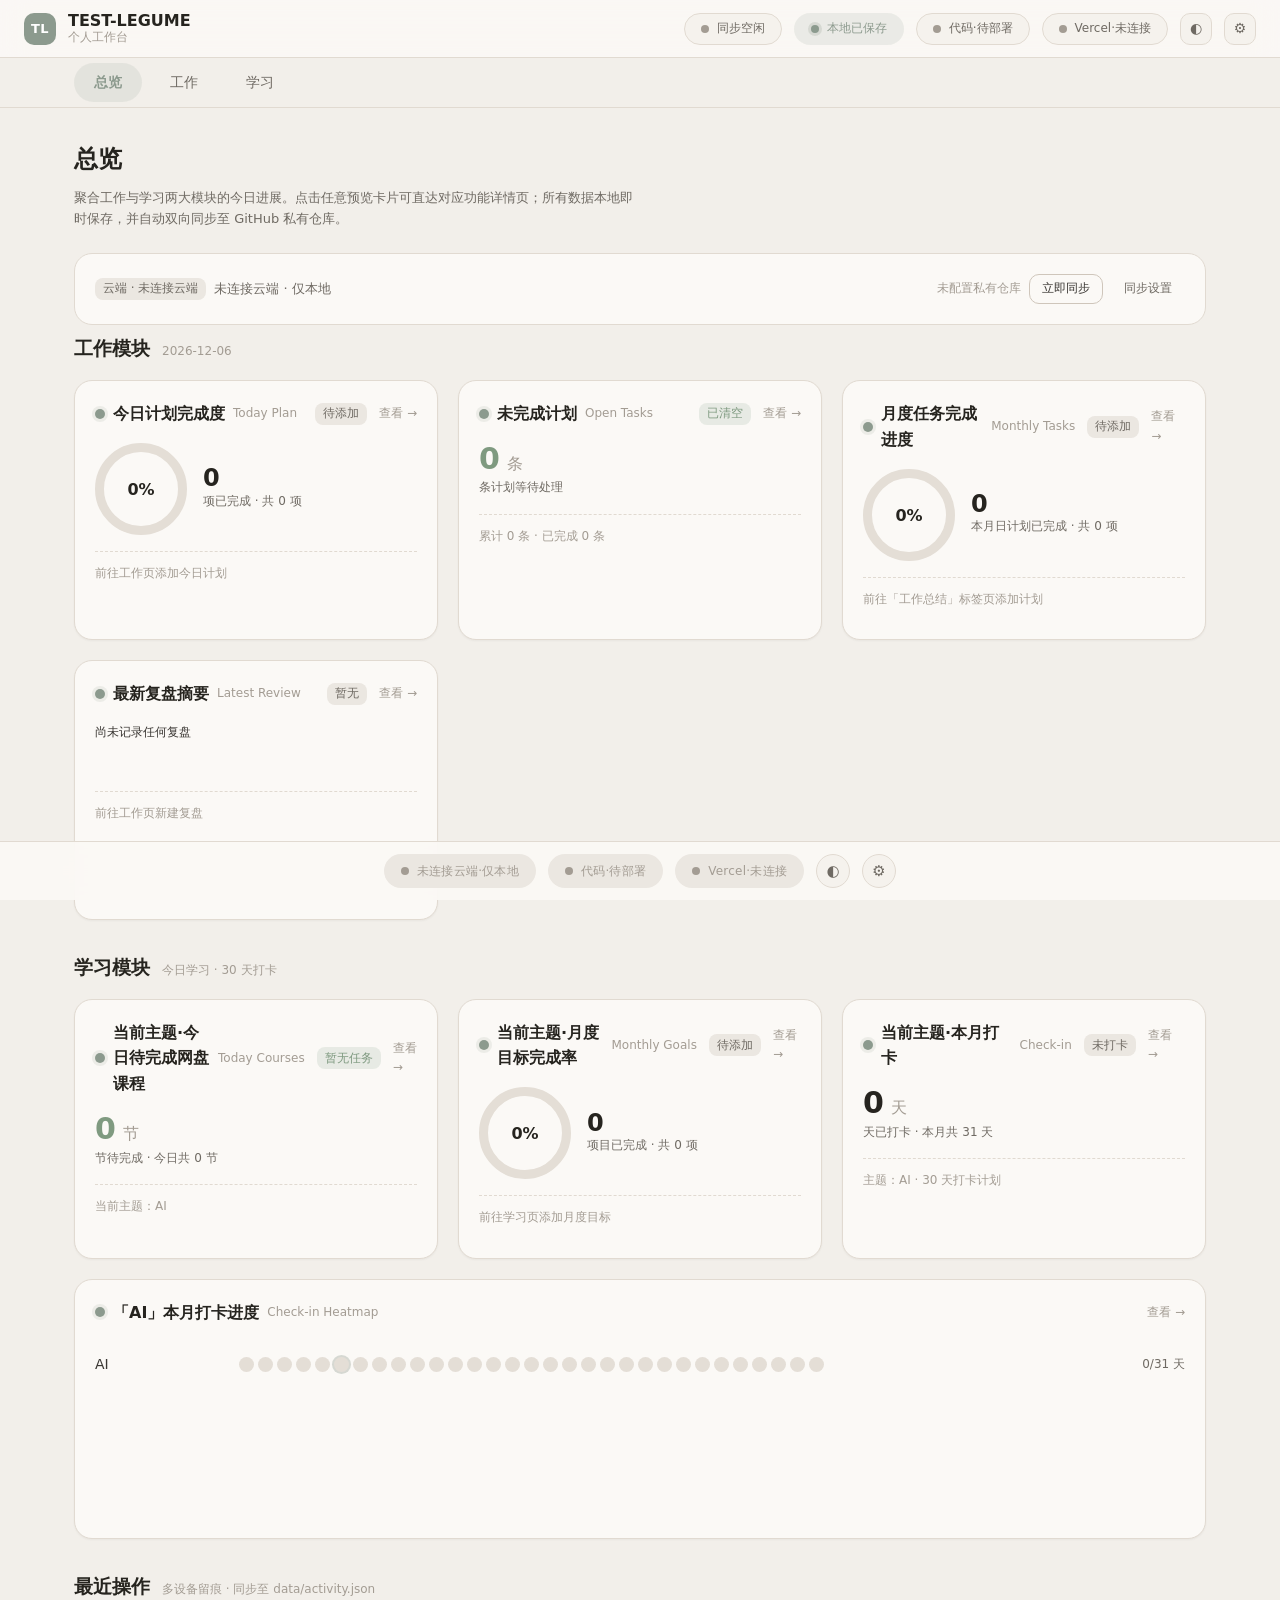
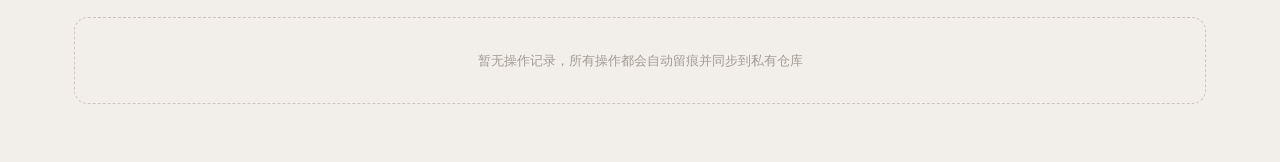
==== commit b42ec25d: "feat(mobile+sync): 移动端兼容 + IndexedDB 离线层 + 双向拉取同步 - 新增 kv.js：IndexedDB 离线主存储，自动降级 localStorage 镜像，历史" ====
--- a/index.html
+++ b/index.html
@@ -9,7 +9,7 @@
 <meta name="apple-mobile-web-app-status-bar-style" content="black-translucent">
 <meta name="apple-mobile-web-app-title" content="LEGUME">
 <meta name="mobile-web-app-capable" content="yes">
-<link rel="manifest" href="/manifest.json">
+<link rel="manifest" href="manifest.json">
 <link rel="apple-touch-icon" href="data:image/svg+xml,<svg xmlns='http://www.w3.org/2000/svg' viewBox='0 0 192 192'><rect width='192' height='192' rx='40' fill='%238C9A8E'/><text x='96' y='122' font-size='84' text-anchor='middle' fill='white' font-family='sans-serif' font-weight='bold'>TL</text></svg>">
 <title>总览 · TEST-LEGUME 个人工作台</title>
 <link rel="icon" href="data:image/svg+xml,<svg xmlns='http://www.w3.org/2000/svg' viewBox='0 0 32 32'><rect width='32' height='32' rx='8' fill='%238C9A8E'/><text x='16' y='22' font-size='15' text-anchor='middle' fill='white' font-family='sans-serif'>TL</text></svg>">
@@ -41,6 +41,7 @@
   <section id="ov-activity"></section>
 </main>
 
+<script src="./assets/js/kv.js"></script>
 <script src="./assets/js/store.js"></script>
 <script src="./assets/js/github.js"></script>
 <script src="./assets/js/media.js"></script>
--- a/assets/css/tokens.css
+++ b/assets/css/tokens.css
@@ -56,6 +56,14 @@
   --c-tip-danger-soft:  rgba(184, 115, 112, .16);
   --c-tip-info:         var(--mor-mist);
   --c-tip-info-soft:    rgba(147, 167, 184, .18);
+
+  /* ===================== L6 · 计划重要等级色（莫兰迪柔和，适配深浅主题） ===================== */
+  --c-level-high:       #B07A75;   /* 高优先级 · 重要紧急 · 深红 */
+  --c-level-high-soft:  rgba(176, 122, 117, .16);
+  --c-level-mid:        #C9A36A;   /* 中优先级 · 常规重点 · 橙黄 */
+  --c-level-mid-soft:   rgba(201, 163, 106, .16);
+  --c-level-low:        #A39C93;   /* 低优先级 · 普通事项 · 浅灰 */
+  --c-level-low-soft:   rgba(163, 156, 147, .14);
 
   /* ===================== 界面容器 ===================== */
   --c-bg:          #F2EFEA;    /* 页面底色 */
@@ -119,6 +127,7 @@
   --page-max:  1180px;
   --topbar-h:  58px;
   --nav-h:     50px;
+  --card-min-h: 260px;   /* 全站卡片基准高度（不随内容收缩，同行等高） */
 }
 
 /* ===================== 深色主题：复用同名语义变量 ===================== */
@@ -147,6 +156,13 @@
   --c-tip-info:         #A3B6C6;
   --c-tip-info-soft:    rgba(163, 182, 198, .20);
 
+  --c-level-high:       #C98E89;
+  --c-level-high-soft:  rgba(201, 142, 137, .18);
+  --c-level-mid:        #D8B27A;
+  --c-level-mid-soft:   rgba(216, 178, 122, .18);
+  --c-level-low:        #9C958C;
+  --c-level-low-soft:   rgba(156, 149, 140, .16);
+
   --c-bg:            #201E1C;
   --c-bg-soft:       #262421;
   --c-surface:       #2A2825;
--- a/assets/css/app.css
+++ b/assets/css/app.css
@@ -122,6 +122,12 @@
 
 @keyframes tl-pulse { 0%,100% { opacity: 1; transform: scale(1); } 50% { opacity: .35; transform: scale(.7); } }
 
+/* ---------- 本地自动保存指示器（莫兰迪色系，与云端指示器同源视觉） ---------- */
+.tl-local[data-state="saved"]  { color: var(--c-primary); background: var(--c-primary-soft); border-color: transparent; }
+.tl-local[data-state="saved"]  .tl-sync__dot { background: var(--c-primary); box-shadow: 0 0 0 3px color-mix(in srgb, var(--c-primary) 22%, transparent); }
+.tl-local[data-state="saving"] { color: var(--c-tip-warning); background: var(--c-tip-warning-soft); border-color: transparent; }
+.tl-local[data-state="saving"] .tl-sync__dot { background: var(--c-tip-warning); animation: tl-pulse 1s infinite var(--ease); }
+
 .tl-iconbtn {
   width: 32px; height: 32px;
   display: grid; place-items: center;
@@ -191,7 +197,7 @@
 .tl-section-title:first-of-type { margin-top: var(--sp-2); }
 .tl-section-title small { font-size: var(--fs-cap); font-weight: var(--fw-regular); color: var(--c-text-muted); }
 
-.tl-grid { display: grid; gap: var(--sp-4); }
+.tl-grid { display: grid; gap: var(--sp-5); }
 .tl-grid--2 { grid-template-columns: repeat(2, minmax(0, 1fr)); }
 .tl-grid--3 { grid-template-columns: repeat(3, minmax(0, 1fr)); }
 .tl-grid--4 { grid-template-columns: repeat(4, minmax(0, 1fr)); }
@@ -202,7 +208,9 @@
   border: 1px solid var(--c-border);
   border-radius: var(--r-lg);
   padding: var(--sp-5);
+  min-height: var(--card-min-h);
   box-shadow: var(--sh-1);
+  display: flex; flex-direction: column;
   transition: transform var(--dur) var(--ease), box-shadow var(--dur) var(--ease), border-color var(--dur) var(--ease);
 }
 
@@ -210,13 +218,22 @@
 .tl-card--link:hover { transform: translateY(-3px); box-shadow: var(--sh-2); border-color: var(--c-border-strong); }
 .tl-card--link:active { transform: translateY(-1px); }
 
-.tl-card__head { display: flex; align-items: center; gap: var(--sp-2); margin-bottom: var(--sp-4); }
-.tl-card__title { font-size: var(--fs-sub); font-weight: var(--fw-medium); color: var(--c-text-sub); margin-right: auto; }
+.tl-card__head { display: flex; align-items: center; gap: var(--sp-3); margin-bottom: var(--sp-4); }
+.tl-card__titles { display: flex; align-items: center; gap: var(--sp-2); min-width: 0; margin-right: auto; }
+.tl-card__dot {
+  width: 10px; height: 10px; flex: none;
+  border-radius: var(--r-pill);
+  background: var(--c-primary);
+  box-shadow: 0 0 0 3px var(--c-primary-soft);
+}
+.tl-card__title { font-size: var(--fs-h3); font-weight: var(--fw-bold); color: var(--c-text-strong); }
+.tl-card__sub { font-size: var(--fs-cap); color: var(--c-text-muted); white-space: nowrap; }
 .tl-card__go { font-size: var(--fs-cap); color: var(--c-text-muted); transition: transform var(--dur) var(--ease), color var(--dur) var(--ease); }
 .tl-card--link:hover .tl-card__go { color: var(--c-primary); transform: translateX(3px); }
 
-.tl-card__body { display: flex; align-items: center; gap: var(--sp-4); }
+.tl-card__body { display: flex; align-items: center; gap: var(--sp-4); flex: 1; min-height: 0; }
 .tl-card__foot { margin-top: var(--sp-4); padding-top: var(--sp-3); border-top: 1px dashed var(--c-border); font-size: var(--fs-cap); color: var(--c-text-muted); }
+.tl-card > .tl-empty { flex: 1; display: flex; align-items: center; justify-content: center; }
 
 .tl-panel {
   background: var(--c-surface);
@@ -433,11 +450,29 @@
 .tl-task:hover .tl-task__edit { opacity: 1; }
 .tl-task__edit:hover { background: var(--c-primary-soft); color: var(--c-primary); }
 
+/* 重要程度底色（高=深红 / 中=橙黄 / 低=浅灰，均取莫兰迪柔和淡色，暗色主题由同名变量自动适配） */
+.tl-task--level-high { background: var(--c-level-high-soft); border-color: color-mix(in srgb, var(--c-level-high) 34%, transparent); }
+.tl-task--level-mid  { background: var(--c-level-mid-soft);  border-color: color-mix(in srgb, var(--c-level-mid) 34%, transparent); }
+.tl-task--level-low  { background: var(--c-level-low-soft);  border-color: color-mix(in srgb, var(--c-level-low) 30%, transparent); }
+.tl-task--level-high:hover { border-color: var(--c-level-high); }
+.tl-task--level-mid:hover  { border-color: var(--c-level-mid); }
+.tl-task--level-low:hover  { border-color: var(--c-level-low); }
+/* 等级文案（meta 位）跟随等级主色 */
+.tl-task--level-high .tl-task__meta { color: var(--c-level-high); font-weight: var(--fw-medium); }
+.tl-task--level-mid  .tl-task__meta { color: var(--c-level-mid);  font-weight: var(--fw-medium); }
+.tl-task--level-low  .tl-task__meta { color: var(--c-level-low); }
+
 /* 勾选完成态：主色填充 + 灰化 + 删除线（全站统一） */
 .tl-task.is-done { background: var(--c-surface-2); }
 .tl-task.is-done .tl-check { background: var(--c-primary); border-color: var(--c-primary); }
 .tl-task.is-done .tl-check::after { transform: rotate(45deg) scale(1); }
 .tl-task.is-done .tl-task__text { color: var(--c-text-muted); text-decoration: line-through; text-decoration-thickness: 1px; }
+/* 完成后统一淡化：等级底色让位于灰底，删除线 + 文字淡化保持全站一致 */
+.tl-task.is-done.tl-task--level-high,
+.tl-task.is-done.tl-task--level-mid,
+.tl-task.is-done.tl-task--level-low { background: var(--c-surface-2); border-color: var(--c-border); opacity: .72; }
+.tl-task.is-done .tl-task__meta { color: var(--c-text-muted) !important; font-weight: var(--fw-regular); text-decoration: line-through; }
+.tl-task.is-done .tl-task__note { color: var(--c-text-muted); text-decoration: line-through; }
 
 /* ============================== 标签 / 空态 / 键值行 ============================== */
 .tl-tag {
@@ -641,10 +676,8 @@
 /* ============================== 响应式 ============================== */
 @media (max-width: 900px) {
   .tl-grid--3, .tl-grid--4 { grid-template-columns: repeat(2, minmax(0, 1fr)); }
-  .sd-plan-grid { grid-template-columns: repeat(4, minmax(0, 1fr)); }
-  .sd-plan-grid > .sd-board:nth-child(-n+3) { grid-column: span 2; }
-  .sd-plan-grid > .sd-board:nth-child(4),
-  .sd-plan-grid > .sd-board:nth-child(5) { grid-column: span 4; }
+  .sd-plan-grid { grid-template-columns: repeat(2, minmax(0, 1fr)); }
+  .sd-plan-grid > .sd-board { grid-column: auto; }
 }
 
 @media (max-width: 640px) {
@@ -656,7 +689,7 @@
   .tl-main { padding: var(--sp-5) var(--sp-4) var(--sp-8); }
   .tl-grid--2, .tl-grid--3, .tl-grid--4 { grid-template-columns: minmax(0, 1fr); }
   .sd-plan-grid { grid-template-columns: minmax(0, 1fr); }
-  .sd-plan-grid > .sd-board { grid-column: span 1 !important; }
+  .sd-plan-grid > .sd-board { grid-column: auto; }
   .tl-topic-row { flex-wrap: wrap; gap: var(--sp-2); }
   .tl-topic-row__name { width: auto; }
   .tl-modal { padding: var(--sp-3); }
@@ -738,6 +771,16 @@
   margin-bottom: var(--sp-5);
 }
 .tl-review-title { margin: 0; font-size: var(--fs-h3); font-weight: var(--fw-bold); color: var(--c-text-strong); line-height: 1.2; }
+.tl-review-title::before {
+  content: '';
+  display: inline-block;
+  width: 10px; height: 10px;
+  margin-right: var(--sp-2);
+  border-radius: var(--r-pill);
+  background: var(--c-primary);
+  box-shadow: 0 0 0 3px var(--c-primary-soft);
+  vertical-align: middle;
+}
 .tl-review-filter { flex: 1 1 auto; display: flex; justify-content: center; min-width: 0; }
 .tl-review-head .tl-btn--primary { flex: 0 0 auto; }
 @media (max-width: 640px) {
@@ -781,10 +824,12 @@
   border: 1px solid var(--c-border);
   border-radius: var(--r-lg);
   background: var(--c-surface);
+  box-shadow: var(--sh-1);
+  min-height: var(--card-min-h);
   transition: transform .2s var(--ease), box-shadow .2s var(--ease);
   display: flex; flex-direction: column;
 }
-.tl-review-card:hover { transform: translateY(-2px); box-shadow: var(--shadow-2); }
+.tl-review-card:hover { transform: translateY(-2px); box-shadow: var(--sh-2); }
 .tl-review-card__head { display: flex; align-items: center; gap: var(--sp-2); flex-wrap: wrap; }
 .tl-review-card__title { font-weight: 600; color: var(--c-text-strong); }
 .tl-review-card__head .tl-muted { margin-left: auto; font-size: var(--fs-cap); }
@@ -1031,22 +1076,23 @@
 }
 .sd-plan-chip--add:hover { border-color: var(--c-primary); color: var(--c-primary); background: var(--c-primary-soft); }
 
-/* 五大板块响应式网格：桌面 3+2，今日计划占 2/3，打卡占 1/3 */
+/* 五大板块响应式网格：桌面第一行 3 等宽 + 第二行 2 均分（等高） */
 .sd-plan-grid {
   display: grid;
   grid-template-columns: repeat(6, minmax(0, 1fr));
   gap: var(--sp-5);
-  align-items: start;
-}
-.sd-plan-grid > .sd-board:nth-child(-n+3) { grid-column: span 2; }
-.sd-plan-grid > .sd-board:nth-child(4) { grid-column: span 4; }   /* 今日计划 */
-.sd-plan-grid > .sd-board:nth-child(5) { grid-column: span 2; }   /* 30 天打卡 */
+  align-items: stretch;
+}
+.sd-plan-grid > .sd-board:nth-child(-n+3) { grid-column: span 2; }   /* 第一行：年度模板 / 月度目标 / 网盘课程库 */
+.sd-plan-grid > .sd-board:nth-child(n+4) { grid-column: span 3; }    /* 第二行：今日计划 / 30 天打卡 */
 .sd-board {
   position: relative;
+  display: flex; flex-direction: column;
   background: var(--c-surface);
   border: 1px solid var(--c-border);
-  border-radius: var(--r-xl);
+  border-radius: var(--r-lg);
   padding: var(--sp-5);
+  min-height: var(--card-min-h);
   box-shadow: var(--sh-1);
   transition: transform var(--dur) var(--ease), box-shadow var(--dur) var(--ease), border-color var(--dur) var(--ease);
 }
@@ -1059,15 +1105,17 @@
   box-shadow: 0 0 0 3px var(--c-primary-soft);
   flex: none;
 }
-.sd-board__titles { display: flex; align-items: baseline; gap: var(--sp-2); min-width: 0; }
+.sd-board__titles { display: flex; align-items: center; gap: var(--sp-2); min-width: 0; }
 .sd-board__title { font-size: var(--fs-h3); font-weight: var(--fw-bold); color: var(--c-text-strong); }
 .sd-board__sub { font-size: var(--fs-cap); color: var(--c-text-muted); white-space: nowrap; }
 .sd-board__tip { margin-left: auto; font-size: var(--fs-cap); color: var(--c-text-muted); text-align: right; max-width: 45%; line-height: var(--lh-tight); }
-.sd-board__body { display: block; }
+.sd-board__body { display: flex; flex-direction: column; flex: 1; min-height: 0; gap: var(--sp-4); justify-content: center; }
 
 /* 年度模板 */
 .sd-annual__area {
   min-height: 132px;
+  max-height: 220px;
+  overflow: auto;
   background: var(--c-bg-soft);
   border-color: var(--c-border);
   line-height: var(--lh-base);
@@ -1078,6 +1126,8 @@
 
 /* 月度目标 */
 .sd-monthly__list .tl-empty { padding: var(--sp-5) var(--sp-4); }
+/* 卡片内可滚动区域：限制最大高度，内容少垂直居中、内容多则局部滚动 */
+.sd-annual__area, .sd-monthly__list, .sd-scroll { max-height: 220px; overflow: auto; }
 
 /* 网盘课程库 */
 .sd-course-form { display: flex; flex-direction: column; gap: var(--sp-2); margin-bottom: var(--sp-4); }
@@ -1386,6 +1436,71 @@
 .mo-cell__dot.is-partial { background: var(--c-tip-warning); }
 .mo-cell__dot.is-on { background: var(--c-tip-success); }
 
+/* 日历格内标记容器（完成点 + 等级色点 + 计划数量徽标均绝对定位于单元格） */
+.mo-cell__marks { position: static; }
+/* 当日计划数量徽标（莫兰迪主色软底） */
+.mo-cell__plan {
+  position: absolute;
+  top: 6px; right: 8px;
+  min-width: 16px; height: 16px; padding: 0 4px;
+  display: inline-flex; align-items: center; justify-content: center;
+  font-size: 10px; font-weight: var(--fw-bold); line-height: 1;
+  color: var(--c-primary); background: var(--c-primary-soft);
+  border-radius: var(--r-pill);
+}
+/* 重要程度色点：一格内按 高→中→低 顺序横向排布于左下角 */
+.mo-cell__lv {
+  position: absolute;
+  bottom: 6px;
+  width: 6px; height: 6px;
+  border-radius: var(--r-pill);
+}
+.mo-cell__lv--high { left: 8px;  background: var(--c-level-high); }
+.mo-cell__lv--mid  { left: 18px; background: var(--c-level-mid); }
+.mo-cell__lv--low  { left: 28px; background: var(--c-level-low); }
+
+/* ===================== 每日计划 · 周期 / 日期选择 ===================== */
+.tl-todo-datebar {
+  display: flex; align-items: center; gap: var(--sp-3); flex-wrap: wrap;
+  margin-bottom: var(--sp-3);
+}
+.tl-todo-count { margin: 2px 0 10px; font-size: var(--fs-cap); }
+/* 月计划：原生月份选择器（与 tl-input 同一圆角 / 边框语言） */
+.tl-input--month { max-width: 190px; }
+
+/* 莫兰迪日历弹层选择器 */
+.tl-datepick { position: relative; }
+.tl-datepick__btn {
+  display: inline-flex; align-items: center; gap: var(--sp-2);
+  padding: var(--sp-2) var(--sp-4);
+  font-size: var(--fs-sub); font-weight: var(--fw-medium);
+  color: var(--c-text-body);
+  background: var(--c-surface);
+  border: 1px solid var(--c-border);
+  border-radius: var(--r-md);
+  cursor: pointer;
+  transition: border-color .18s var(--ease), box-shadow .18s var(--ease);
+}
+.tl-datepick__btn:hover { border-color: var(--c-primary); }
+.tl-datepick__btn::after { content: '\25BE'; color: var(--c-text-muted); font-size: 10px; margin-left: 2px; }
+.tl-datepick__pop {
+  position: absolute; top: calc(100% + 6px); left: 0; z-index: 50;
+  background: var(--c-surface);
+  border: 1px solid var(--c-border);
+  border-radius: var(--r-lg);
+  box-shadow: 0 10px 28px rgba(0, 0, 0, .14);
+  padding: var(--sp-3);
+}
+.tl-datepick__pop .tl-calendar { background: transparent; }
+
+/* openDay 当日明细区块（当日日计划 + 归属周计划 + 归属月计划） */
+.mo-day__section { margin-top: var(--sp-4); }
+.mo-day__section-title {
+  font-size: var(--fs-sub); font-weight: var(--fw-bold);
+  color: var(--c-text-body); margin-bottom: var(--sp-2);
+}
+.mo-day__actions { display: flex; gap: var(--sp-3); margin-top: var(--sp-5); flex-wrap: wrap; }
+
 /* 周历：本周周计划 */
 .mo-week-plans { margin-top: var(--sp-5); }
 .mo-week-plans__head {
@@ -1620,6 +1735,250 @@
 }
 
 /* =====================================================================
+   全局底部状态栏（固定底栏 · 云端连接实时状态）
+   ---------------------------------------------------------------------
+   布局（左→右）：云端同步 | 代码部署 | Vercel | 明暗切换 | 设置
+   全部圆角胶囊，复用 .tl-sync 基础样式 + 状态色令牌
+   ===================================================================== */
+.tl-statusbar {
+  position: fixed;
+  left: 0; right: 0;
+  bottom: 0;
+  z-index: 50;
+  display: flex;
+  align-items: center;
+  justify-content: center;
+  gap: var(--sp-3);
+  padding: var(--sp-3) var(--sp-5);
+  background: color-mix(in srgb, var(--c-surface) 90%, transparent);
+  backdrop-filter: saturate(180%) blur(16px);
+  -webkit-backdrop-filter: saturate(180%) blur(16px);
+  border-top: 1px solid var(--c-border);
+  /* 为底部状态栏预留空间，避免遮挡页面内容 */
+  padding-bottom: calc(var(--sp-3) + env(safe-area-inset-bottom, 0px));
+}
+
+/* 底部状态栏胶囊 pill —— 复用 .tl-sync 视觉规范，增加底部专用微调 */
+.tl-statusbar__pill {
+  display: inline-flex;
+  align-items: center;
+  gap: var(--sp-2);
+  height: 34px;
+  padding: 0 var(--sp-4);
+  border: 1px solid var(--c-border);
+  border-radius: var(--r-pill);
+  background: var(--c-surface-2);
+  color: var(--c-text-sub);
+  font-size: var(--fs-cap);
+  cursor: pointer;
+  white-space: nowrap;
+  transition: border-color var(--dur) var(--ease), background var(--dur) var(--ease),
+              transform var(--dur-fast) var(--ease), box-shadow var(--dur-fast) var(--ease);
+  user-select: none;
+  -webkit-user-select: none;
+}
+.tl-statusbar__pill:hover {
+  transform: translateY(-1px);
+  border-color: var(--c-border-strong);
+  box-shadow: var(--sh-1);
+}
+.tl-statusbar__pill:active {
+  transform: translateY(0);
+}
+
+/* 底部状态栏圆点 */
+.tl-statusbar__dot {
+  width: 8px; height: 8px;
+  border-radius: var(--r-pill);
+  flex: none;
+  transition: background var(--dur) var(--ease), box-shadow var(--dur) var(--ease);
+}
+
+/* 底部状态栏文字 */
+.tl-statusbar__text {
+  font-size: var(--fs-cap);
+  line-height: 1;
+  letter-spacing: .02em;
+}
+
+/* ---- 状态色：已连接 / 已就绪 / 已连通（绿色） ---- */
+.tl-statusbar__pill[data-sb="connected"],
+.tl-statusbar__pill[data-sb="ready"] {
+  color: var(--c-tip-success);
+  background: var(--c-tip-success-soft);
+  border-color: transparent;
+}
+.tl-statusbar__pill[data-sb="connected"] .tl-statusbar__dot,
+.tl-statusbar__pill[data-sb="ready"] .tl-statusbar__dot {
+  background: var(--c-tip-success);
+  box-shadow: 0 0 0 3px color-mix(in srgb, var(--c-tip-success) 22%, transparent);
+}
+
+/* ---- 状态色：同步中 / 推送中 / 构建中 / 查询中（蓝色/黄色脉冲） ---- */
+.tl-statusbar__pill[data-sb="syncing"],
+.tl-statusbar__pill[data-sb="pushing"],
+.tl-statusbar__pill[data-sb="building"],
+.tl-statusbar__pill[data-sb="checking"] {
+  color: var(--c-tip-info);
+  background: var(--c-tip-info-soft);
+  border-color: transparent;
+}
+.tl-statusbar__pill[data-sb="syncing"] .tl-statusbar__dot,
+.tl-statusbar__pill[data-sb="pushing"] .tl-statusbar__dot,
+.tl-statusbar__pill[data-sb="building"] .tl-statusbar__dot,
+.tl-statusbar__pill[data-sb="checking"] .tl-statusbar__dot {
+  background: var(--c-tip-warning);          /* 黄色更醒目，符合"正在"语义 */
+  animation: tl-pulse 1s infinite var(--ease);
+}
+
+/* ---- 状态色：未连接 / 待部署 / 未绑定 / 离线（灰色） ---- */
+.tl-statusbar__pill[data-sb="disconnected"],
+.tl-statusbar__pill[data-sb="pending-deploy"],
+.tl-statusbar__pill[data-sb="unlinked"],
+.tl-statusbar__pill[data-sb="offline"] {
+  color: var(--c-text-muted);
+  background: var(--c-bg-soft);
+  border-color: transparent;
+}
+.tl-statusbar__pill[data-sb="disconnected"] .tl-statusbar__dot,
+.tl-statusbar__pill[data-sb="pending-deploy"] .tl-statusbar__dot,
+.tl-statusbar__pill[data-sb="unlinked"] .tl-statusbar__dot,
+.tl-statusbar__pill[data-sb="offline"] .tl-statusbar__dot {
+  background: var(--c-text-muted);
+}
+
+/* ---- 状态色：同步失败 / 部署失败（红色） ---- */
+.tl-statusbar__pill[data-sb="error"] {
+  color: var(--c-tip-danger);
+  background: var(--c-tip-danger-soft);
+  border-color: transparent;
+}
+.tl-statusbar__pill[data-sb="error"] .tl-statusbar__dot {
+  background: var(--c-tip-danger);
+}
+
+/* ---- 状态色：正在拉取云端数据（蓝色脉冲） ---- */
+.tl-statusbar__pill[data-sb="pulling"] {
+  color: var(--c-tip-info);
+  background: var(--c-tip-info-soft);
+  border-color: transparent;
+}
+.tl-statusbar__pill[data-sb="pulling"] .tl-statusbar__dot {
+  background: var(--c-tip-info);
+  animation: tl-pulse 1s infinite var(--ease);
+}
+
+/* ---- 状态色：云端数据已更新（绿色高亮 + 闪动提醒版本差异） ---- */
+.tl-statusbar__pill[data-sb="updated"] {
+  color: var(--c-tip-success);
+  background: var(--c-tip-success-soft);
+  border-color: transparent;
+  box-shadow: 0 0 0 2px color-mix(in srgb, var(--c-tip-success) 35%, transparent);
+  animation: tl-flash 1.4s var(--ease);
+}
+.tl-statusbar__pill[data-sb="updated"] .tl-statusbar__dot {
+  background: var(--c-tip-success);
+  box-shadow: 0 0 0 3px color-mix(in srgb, var(--c-tip-success) 22%, transparent);
+}
+
+/* ---- 状态色：存在本地未同步变更（琥珀色） ---- */
+.tl-statusbar__pill[data-sb="pending"] {
+  color: var(--c-tip-warning);
+  background: var(--c-tip-warning-soft);
+  border-color: transparent;
+}
+.tl-statusbar__pill[data-sb="pending"] .tl-statusbar__dot {
+  background: var(--c-tip-warning);
+  box-shadow: 0 0 0 3px color-mix(in srgb, var(--c-tip-warning) 22%, transparent);
+}
+
+@keyframes tl-flash {
+  0%   { box-shadow: 0 0 0 0 color-mix(in srgb, var(--c-tip-success) 55%, transparent); }
+  100% { box-shadow: 0 0 0 2px color-mix(in srgb, var(--c-tip-success) 35%, transparent); }
+}
+
+/* ---- 底部状态栏操作按钮（明暗切换 / 设置） ---- */
+.tl-statusbar__btn {
+  width: 34px; height: 34px;
+  display: grid; place-items: center;
+  border: 1px solid var(--c-border);
+  border-radius: var(--r-pill);
+  background: var(--c-surface-2);
+  color: var(--c-text-sub);
+  font-size: 15px;
+  cursor: pointer;
+  transition: transform var(--dur-fast) var(--ease), border-color var(--dur) var(--ease),
+              background var(--dur) var(--ease), color var(--dur) var(--ease);
+  flex: none;
+}
+.tl-statusbar__btn:hover {
+  transform: translateY(-1px);
+  border-color: var(--c-border-strong);
+  background: var(--c-secondary-bg-hover);
+  color: var(--c-text-body);
+}
+.tl-statusbar__btn:active { transform: translateY(0); }
+
+/* 页面主内容区为底部状态栏留出空间 */
+body.has-statusbar .tl-main {
+  padding-bottom: calc(58px + env(safe-area-inset-bottom, 0px));
+}
+body.has-statusbar .tl-toasts {
+  bottom: calc(64px + env(safe-area-inset-bottom, 0px));
+}
+
+/* ============================== 底部状态栏响应式 ============================== */
+@media (max-width: 768px) {
+  .tl-statusbar { gap: var(--sp-2); padding: var(--sp-2) var(--sp-3); }
+  .tl-statusbar__pill { height: 30px; padding: 0 var(--sp-3); font-size: 11px; }
+  .tl-statusbar__btn { width: 30px; height: 30px; font-size: 13px; }
+  .tl-statusbar__text { font-size: 11px; }
+  body.has-statusbar .tl-main { padding-bottom: calc(52px + env(safe-area-inset-bottom, 0px)); }
+}
+
+@media (max-width: 480px) {
+  .tl-statusbar { gap: var(--sp-1); padding: var(--sp-2) var(--sp-2); justify-content: space-between; }
+  .tl-statusbar__pill { height: 28px; padding: 0 var(--sp-2); font-size: 10px; }
+  .tl-statusbar__pill .tl-statusbar__text { max-width: 72px; overflow: hidden; text-overflow: ellipsis; }
+  .tl-statusbar__btn { width: 28px; height: 28px; font-size: 12px; }
+  body.has-statusbar .tl-main { padding-bottom: calc(48px + env(safe-area-inset-bottom, 0px)); }
+}
+
+@media (max-width: 380px) {
+  .tl-statusbar__pill .tl-statusbar__text { max-width: 56px; }
+  .tl-statusbar__btn { width: 26px; height: 26px; font-size: 11px; }
+}
+
+/* ============ 移动端兼容 · 触屏优化 ============ */
+/* 底部状态栏窄屏横向滚动，避免胶囊被压缩 */
+@media (max-width: 640px) {
+  .tl-statusbar {
+    justify-content: flex-start;
+    overflow-x: auto;
+    -webkit-overflow-scrolling: touch;
+    scrollbar-width: none;
+  }
+  .tl-statusbar::-webkit-scrollbar { display: none; }
+  .tl-statusbar__pill,
+  .tl-statusbar__btn { flex: none; }
+  .tl-statusbar__btn { width: 44px; height: 44px; font-size: 16px; }
+  .tl-statusbar__pill { height: 40px; padding: 0 var(--sp-4); }
+  /* 弹窗顶部对齐并可滚动，避免软键盘遮挡底部内容 */
+  .tl-modal { align-items: start; padding-top: 8vh; overflow-y: auto; }
+  .tl-modal__panel { max-height: 84vh; }
+}
+
+/* 触屏设备：触控目标最小尺寸 ≥44px，去除点击延迟 */
+@media (hover: none) and (pointer: coarse) {
+  .tl-btn { min-height: 44px; }
+  .tl-tab { min-height: 44px; }
+  .tl-task__edit, .tl-task__del { min-width: 40px; min-height: 40px; }
+  .tl-statusbar__btn { width: 44px; height: 44px; }
+  button, input, textarea, select, a, [role="checkbox"] { touch-action: manipulation; }
+}
+}
+
+/* =====================================================================
    极窄屏适配 (max-width: 380px)
    ===================================================================== */
 @media (max-width: 380px) {
@@ -1627,6 +1986,8 @@
   .tl-brand__name { font-size: var(--fs-sub); }
   .tl-sync { padding: 0 var(--sp-2); font-size: 10px; }
   .tl-sync__text { max-width: 56px; }
+  .tl-local .tl-sync__text { display: none; }   /* 极窄屏仅留圆点状态指示 */
+  .tl-local { padding: 0 var(--sp-2); }
   .tl-nav__link { padding: var(--sp-1) var(--sp-2); font-size: var(--fs-cap); }
   .tl-main { padding: var(--sp-3) var(--sp-2) var(--sp-6); }
 }
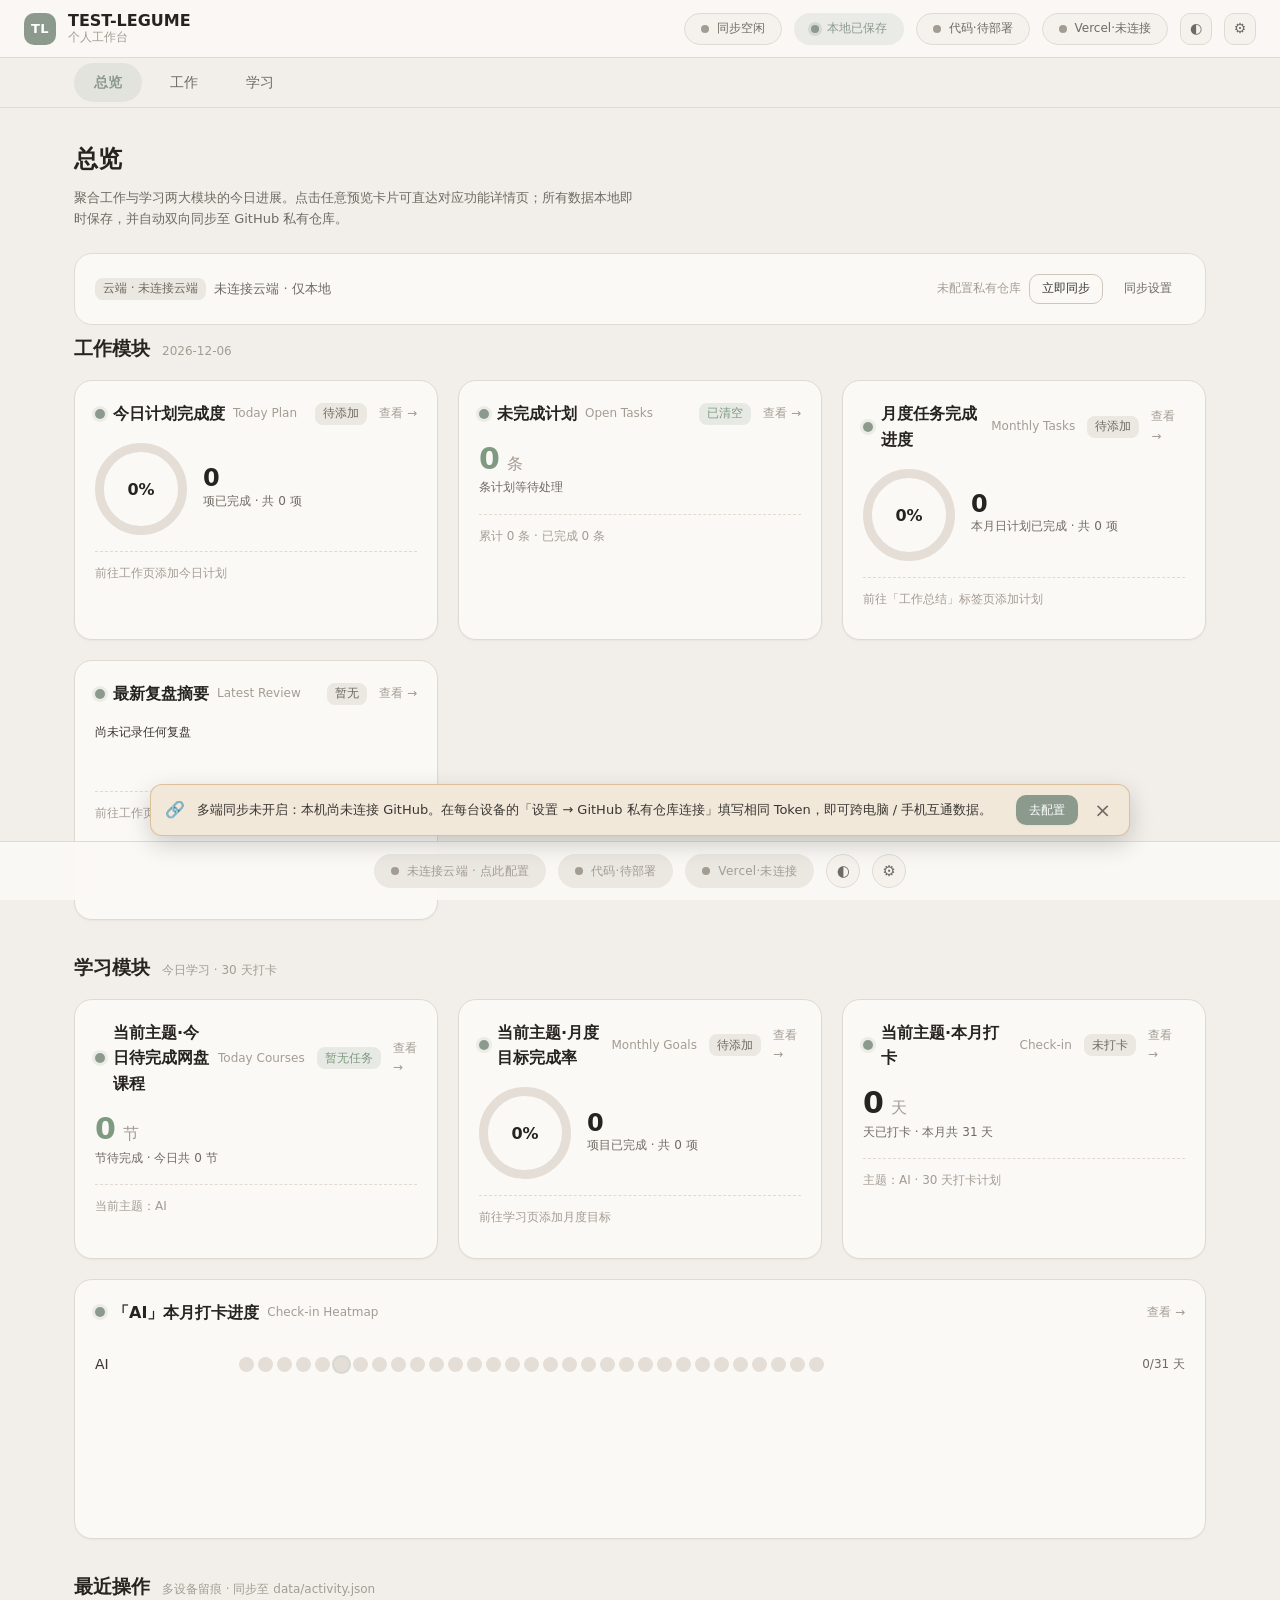
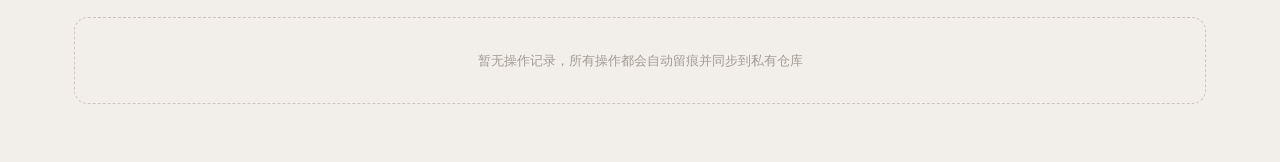
==== commit c9703361: "feat(sync): GitHub 连通诊断增强 + 云端数据库同步方案（FastAPI + SQLite + JWT） Part1 · GitHub 同步能力优化（过渡方案，默认仍走 GitHub" ====
--- a/index.html
+++ b/index.html
@@ -44,8 +44,10 @@
 <script src="./assets/js/kv.js"></script>
 <script src="./assets/js/store.js"></script>
 <script src="./assets/js/github.js"></script>
+<script src="./assets/js/auth.js"></script>
 <script src="./assets/js/media.js"></script>
 <script src="./assets/js/sync.js"></script>
+<script src="./assets/js/cloud.js"></script>
 <script src="./assets/js/deploy.js"></script>
 <script src="./assets/js/vercel.js"></script>
 <script src="./assets/js/ui.js"></script>
--- a/assets/css/app.css
+++ b/assets/css/app.css
@@ -693,8 +693,9 @@
   .tl-topic-row { flex-wrap: wrap; gap: var(--sp-2); }
   .tl-topic-row__name { width: auto; }
   .tl-modal { padding: var(--sp-3); }
-  .tl-toasts { left: var(--sp-4); right: var(--sp-4); }
-  .tl-toast { max-width: none; }
+  /* 移动端 Toast 底部居中，宽度自适应，不遮挡输入框/日历/按钮（容器 pointer-events:none） */
+  .tl-toasts { left: 50%; right: auto; transform: translateX(-50%); align-items: center; }
+  .tl-toast { max-width: min(92vw, 420px); }
 }
 
 /* ============================== 部署 / 登录辅助组件 ============================== */
@@ -1881,6 +1882,17 @@
   box-shadow: 0 0 0 3px color-mix(in srgb, var(--c-tip-success) 22%, transparent);
 }
 
+/* ---- 状态色：同步上传成功（绿色，与「云端数据已更新」同色系） ---- */
+.tl-statusbar__pill[data-sb="pushed"] {
+  color: var(--c-tip-success);
+  background: var(--c-tip-success-soft);
+  border-color: transparent;
+}
+.tl-statusbar__pill[data-sb="pushed"] .tl-statusbar__dot {
+  background: var(--c-tip-success);
+  box-shadow: 0 0 0 3px color-mix(in srgb, var(--c-tip-success) 22%, transparent);
+}
+
 /* ---- 状态色：存在本地未同步变更（琥珀色） ---- */
 .tl-statusbar__pill[data-sb="pending"] {
   color: var(--c-tip-warning);
@@ -1991,3 +2003,71 @@
   .tl-nav__link { padding: var(--sp-1) var(--sp-2); font-size: var(--fs-cap); }
   .tl-main { padding: var(--sp-3) var(--sp-2) var(--sp-6); }
 }
+
+/* =====================================================================
+   多端同步未开启 · 配置引导条（仅本机未连接 GitHub 时展示，可关闭）
+   定位在底部状态栏上方，避免遮挡页面头部；点击「去配置」直达设置
+   ===================================================================== */
+.tl-sync-banner {
+  position: fixed;
+  left: 0; right: 0; bottom: 64px;
+  z-index: 70;
+  display: flex; align-items: center; gap: var(--sp-3);
+  margin: 0 auto; max-width: 980px;
+  padding: 10px 14px;
+  background: color-mix(in srgb, var(--c-tip-warning) 18%, var(--c-surface));
+  border: 1px solid color-mix(in srgb, var(--c-tip-warning) 50%, transparent);
+  border-radius: 12px;
+  box-shadow: 0 8px 24px rgba(0, 0, 0, .18);
+  color: var(--c-text-body);
+  font-size: 13px; line-height: 1.5;
+  pointer-events: auto;
+}
+.tl-sync-banner__icon { font-size: 16px; flex: none; }
+.tl-sync-banner__txt { flex: 1; min-width: 0; }
+.tl-sync-banner__close {
+  flex: none; border: none; background: transparent;
+  color: var(--c-text-sub); font-size: 20px; line-height: 1;
+  cursor: pointer; padding: 0 4px;
+}
+.tl-sync-banner__close:hover { color: var(--c-text-body); }
+
+@media (max-width: 640px) {
+  .tl-sync-banner {
+    left: var(--sp-3); right: var(--sp-3); bottom: 56px;
+    flex-wrap: wrap; max-width: none;
+  }
+  .tl-sync-banner__txt { flex-basis: 100%; order: 3; }
+  .tl-sync-banner .tl-btn { flex: 1; }
+}
+
+/* 同步详情浮窗 · 未连接 GitHub 时的醒目引导块 */
+.tl-sync-unconf {
+  padding: 12px 14px;
+  margin-bottom: 12px;
+  background: color-mix(in srgb, var(--c-tip-warning) 16%, var(--c-surface));
+  border: 1px solid color-mix(in srgb, var(--c-tip-warning) 50%, transparent);
+  border-radius: 12px;
+}
+.tl-sync-unconf__title { font-weight: 600; color: var(--c-text-body); margin-bottom: 4px; }
+.tl-sync-unconf__desc { font-size: 13px; color: var(--c-text-sub); line-height: 1.5; margin-bottom: 10px; }
+
+/* 云端登录网关（阻塞式，未登录禁止读写个人数据） */
+.tl-auth-gate__overlay {
+  position: fixed; inset: 0; z-index: 9999;
+  display: flex; align-items: center; justify-content: center;
+  background: color-mix(in srgb, var(--c-bg) 72%, transparent);
+  -webkit-backdrop-filter: blur(4px); backdrop-filter: blur(4px);
+  padding: var(--sp-4);
+}
+.tl-auth-gate {
+  width: min(420px, 100%);
+  background: var(--c-surface);
+  border: 1px solid var(--c-border-strong);
+  border-radius: var(--r-lg);
+  padding: var(--sp-6);
+  box-shadow: var(--shadow-lg);
+}
+.tl-auth-gate__title { font-size: var(--fs-h3); font-weight: 700; color: var(--c-text-body); margin-bottom: 6px; }
+.tl-auth-gate__sub { font-size: 13px; color: var(--c-text-sub); margin-bottom: 16px; line-height: 1.5; }
+.tl-auth-gate__switch { margin-top: 14px; width: 100%; }
